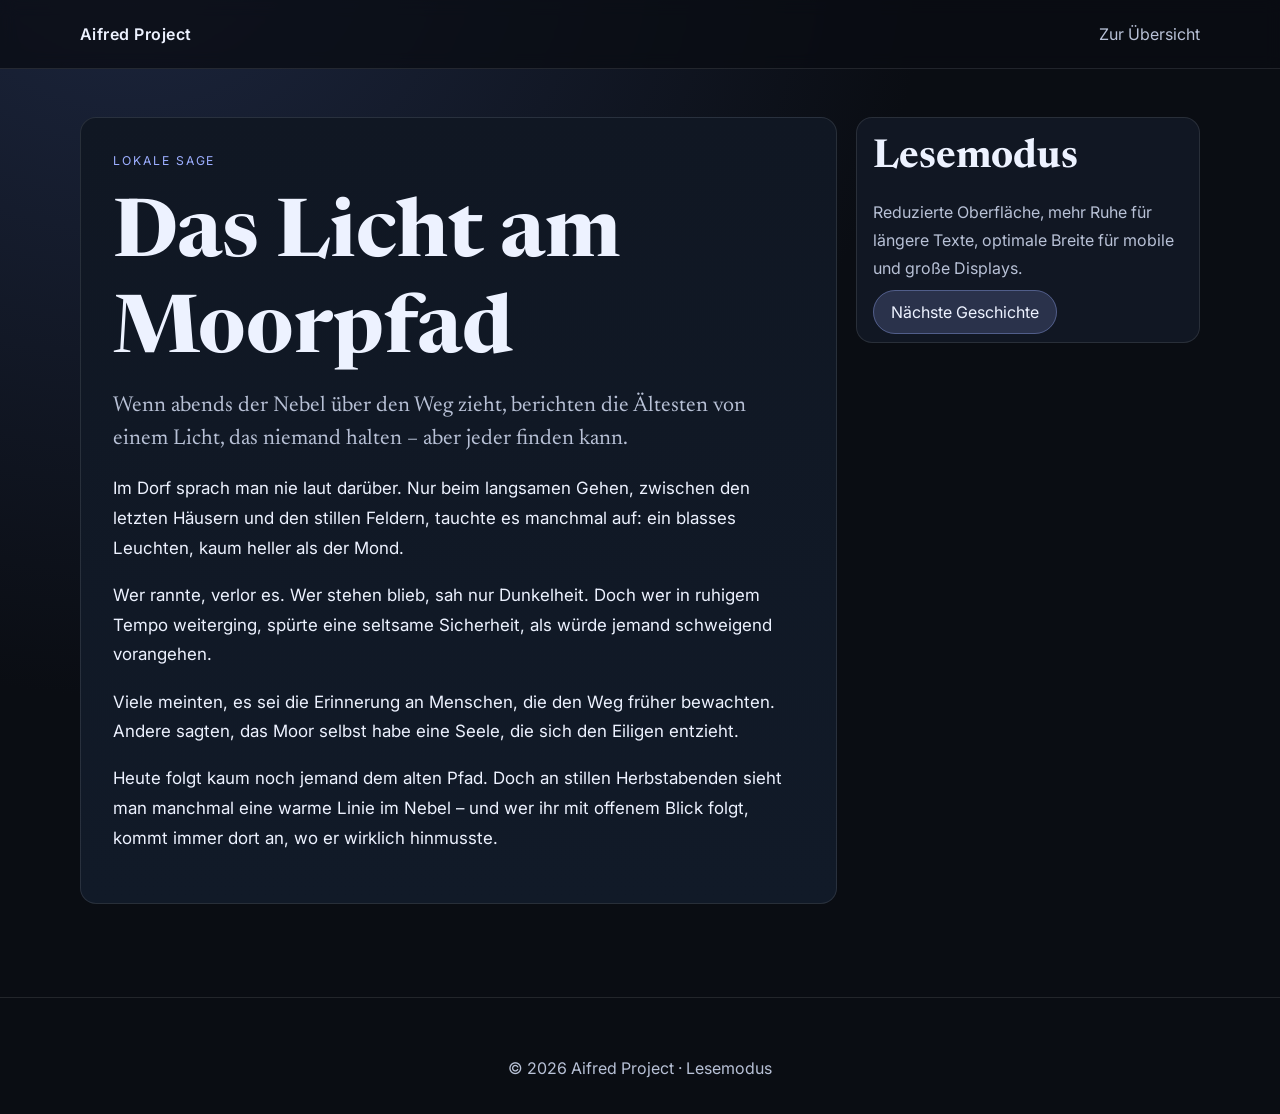
==== article.html @ 3ec8e7d8 "Expand site into multi-page storytelling platform" ====
<!DOCTYPE html>
<html lang="de">
  <head>
    <meta charset="UTF-8" />
    <meta name="viewport" content="width=device-width, initial-scale=1.0, viewport-fit=cover" />
    <meta name="description" content="Artikelansicht im Lesemodus – Aifred Project" />
    <title>Lesemodus | Aifred Project</title>
    <link rel="preconnect" href="https://fonts.googleapis.com" />
    <link rel="preconnect" href="https://fonts.gstatic.com" crossorigin />
    <link href="https://fonts.googleapis.com/css2?family=Inter:wght@400;500;600&family=Newsreader:opsz,wght@6..72,500;6..72,700&display=swap" rel="stylesheet" />
    <link rel="stylesheet" href="style.css" />
  </head>
  <body class="reading-mode">
    <header class="site-header">
      <nav class="nav shell" aria-label="Hauptnavigation">
        <a class="brand" href="index.html">Aifred Project</a>
        <ul class="menu-list static-menu">
          <li><a href="stories.html">Zur Übersicht</a></li>
        </ul>
      </nav>
    </header>

    <main class="shell article-layout">
      <article class="article-page fade-up">
        <p class="kicker">Lokale Sage</p>
        <h1>Das Licht am Moorpfad</h1>
        <p class="lead">Wenn abends der Nebel über den Weg zieht, berichten die Ältesten von einem Licht, das niemand halten – aber jeder finden kann.</p>

        <p>Im Dorf sprach man nie laut darüber. Nur beim langsamen Gehen, zwischen den letzten Häusern und den stillen Feldern, tauchte es manchmal auf: ein blasses Leuchten, kaum heller als der Mond.</p>
        <p>Wer rannte, verlor es. Wer stehen blieb, sah nur Dunkelheit. Doch wer in ruhigem Tempo weiterging, spürte eine seltsame Sicherheit, als würde jemand schweigend vorangehen.</p>
        <p>Viele meinten, es sei die Erinnerung an Menschen, die den Weg früher bewachten. Andere sagten, das Moor selbst habe eine Seele, die sich den Eiligen entzieht.</p>
        <p>Heute folgt kaum noch jemand dem alten Pfad. Doch an stillen Herbstabenden sieht man manchmal eine warme Linie im Nebel – und wer ihr mit offenem Blick folgt, kommt immer dort an, wo er wirklich hinmusste.</p>
      </article>

      <aside class="article-side slide-up">
        <h2>Lesemodus</h2>
        <p>Reduzierte Oberfläche, mehr Ruhe für längere Texte, optimale Breite für mobile und große Displays.</p>
        <a class="btn" href="stories.html">Nächste Geschichte</a>
      </aside>
    </main>

    <footer class="site-footer compact-footer">
      <p>© <span id="year"></span> Aifred Project · Lesemodus</p>
    </footer>
    <script src="script.js"></script>
  </body>
</html>
---- style.css ----
:root {
  color-scheme: dark;
  --bg: #0a0d13;
  --bg-soft: #111723;
  --card: #151d2a;
  --text: #edf2ff;
  --muted: #b8c1d6;
  --line: rgba(255,255,255,0.1);
  --accent: #9caeff;
  --radius: 1rem;
}

* { box-sizing: border-box; }
html { scroll-behavior: smooth; }
body {
  margin: 0;
  font-family: "Inter", -apple-system, BlinkMacSystemFont, "Segoe UI", sans-serif;
  color: var(--text);
  background: radial-gradient(circle at 10% -10%, #1d2740 0%, var(--bg) 48%);
  line-height: 1.75;
}

.shell { width: min(1120px, 92vw); margin-inline: auto; }
.section { padding: 4rem 0; }

.site-header {
  position: sticky;
  top: 0;
  z-index: 20;
  border-bottom: 1px solid var(--line);
  background: rgba(10,13,19,0.76);
  backdrop-filter: blur(8px);
}

.nav { display: flex; align-items: center; justify-content: space-between; min-height: 4.25rem; gap: 1rem; }
.brand { text-decoration: none; color: var(--text); font-weight: 600; letter-spacing: .03em; }

.menu-list { display: flex; gap: 1.1rem; list-style: none; margin: 0; padding: 0; }
.menu-list a { color: var(--muted); text-decoration: none; transition: color .2s; }
.menu-list a:hover { color: var(--text); }
.menu-toggle { display: none; }

.hero { min-height: 72vh; display: grid; align-content: center; gap: .8rem; }
.kicker { color: var(--accent); text-transform: uppercase; letter-spacing: .16em; font-size: .76rem; }
h1, h2, h3, h4 { font-family: "Newsreader", Georgia, serif; line-height: 1.2; margin: 0 0 .6rem; }
h1 { font-size: clamp(2.6rem, 7vw, 5rem); }
h2 { font-size: clamp(1.6rem, 4vw, 2.5rem); }
.hero-text, .section-title p, .story-card p, .lead, .article-side p { color: var(--muted); max-width: 70ch; }
.hero-actions { display: flex; gap: .75rem; flex-wrap: wrap; margin-top: .6rem; }
.btn {
  background: rgba(156,174,255,.18);
  border: 1px solid rgba(156,174,255,.35);
  color: var(--text);
  text-decoration: none;
  padding: .7rem 1.05rem;
  border-radius: 999px;
}
.btn-subtle { background: transparent; border-color: var(--line); }

.section-title { margin-bottom: 1.4rem; }
.featured-grid, .card-grid { display: grid; gap: 1rem; }
.featured-grid { grid-template-columns: repeat(3, minmax(0, 1fr)); }
.card-grid { grid-template-columns: repeat(2, minmax(0, 1fr)); }
.category { margin-bottom: 2.8rem; }

.story-card {
  background: linear-gradient(180deg, #182132 0%, var(--card) 100%);
  border: 1px solid var(--line);
  border-radius: var(--radius);
  padding: 1.2rem;
}
.premium-card { box-shadow: 0 20px 45px rgba(0,0,0,.35); }
.story-card h3 { margin-top: .35rem; font-size: 1.5rem; }
.story-card a { color: var(--text); text-decoration: none; font-weight: 500; }
.chip { color: var(--accent); font-size: .8rem; }

.site-footer { border-top: 1px solid var(--line); margin-top: 2rem; padding: 2.5rem 0 1rem; }
.footer-grid { display: grid; grid-template-columns: 2fr 1fr 1fr; gap: 1rem; }
.footer-grid a { display: block; color: var(--muted); text-decoration: none; margin-bottom: .45rem; }
.copyright, .compact-footer { text-align: center; color: var(--muted); margin-top: 1.8rem; }

.article-layout { padding: 3rem 0 4rem; display: grid; grid-template-columns: minmax(0, 2.2fr) minmax(250px, 1fr); gap: 1.2rem; }
.article-page {
  background: linear-gradient(180deg, #101723, #111a28);
  border: 1px solid var(--line);
  border-radius: var(--radius);
  padding: clamp(1rem, 3vw, 2rem);
}
.article-page .lead { font-family: "Newsreader", Georgia, serif; font-size: 1.35rem; line-height: 1.5; margin-bottom: 1.2rem; }
.article-page p { max-width: 68ch; margin: 0 0 1.1rem; }
.article-side { border: 1px solid var(--line); border-radius: var(--radius); padding: 1rem; background: var(--bg-soft); align-self: start; position: sticky; top: 5.2rem; }
.reading-mode .article-page { font-size: 1.06rem; }

.fade-up, .slide-up { opacity: 0; transform: translateY(20px); animation: rise .7s ease forwards; }
.delay-1 { animation-delay: .12s; }
.delay-2 { animation-delay: .24s; }
.delay-3 { animation-delay: .36s; }
@keyframes rise { to { opacity: 1; transform: translateY(0); } }

@media (max-width: 900px) {
  .featured-grid { grid-template-columns: 1fr; }
  .card-grid { grid-template-columns: 1fr; }
  .footer-grid { grid-template-columns: 1fr 1fr; }
  .article-layout { grid-template-columns: 1fr; }
  .article-side { position: static; }
}

@media (max-width: 760px) {
  .menu-toggle {
    display: inline-flex;
    border: 1px solid var(--line);
    background: transparent;
    color: var(--text);
    border-radius: 999px;
    padding: .45rem .85rem;
  }
  .menu-list {
    position: absolute;
    right: 4vw;
    top: 4rem;
    width: min(16rem, 90vw);
    flex-direction: column;
    padding: .8rem;
    background: rgba(17,23,35,.97);
    border: 1px solid var(--line);
    border-radius: .8rem;
    opacity: 0;
    transform: scale(.98);
    pointer-events: none;
    transition: .2s ease;
  }
  .menu-list.open { opacity: 1; transform: scale(1); pointer-events: auto; }
  .static-menu { position: static; opacity: 1; transform: none; pointer-events: auto; width: auto; border: 0; padding: 0; background: transparent; flex-direction: row; }
  .section { padding: 3rem 0; }
  .hero { min-height: 66vh; }
  .footer-grid { grid-template-columns: 1fr; }
}
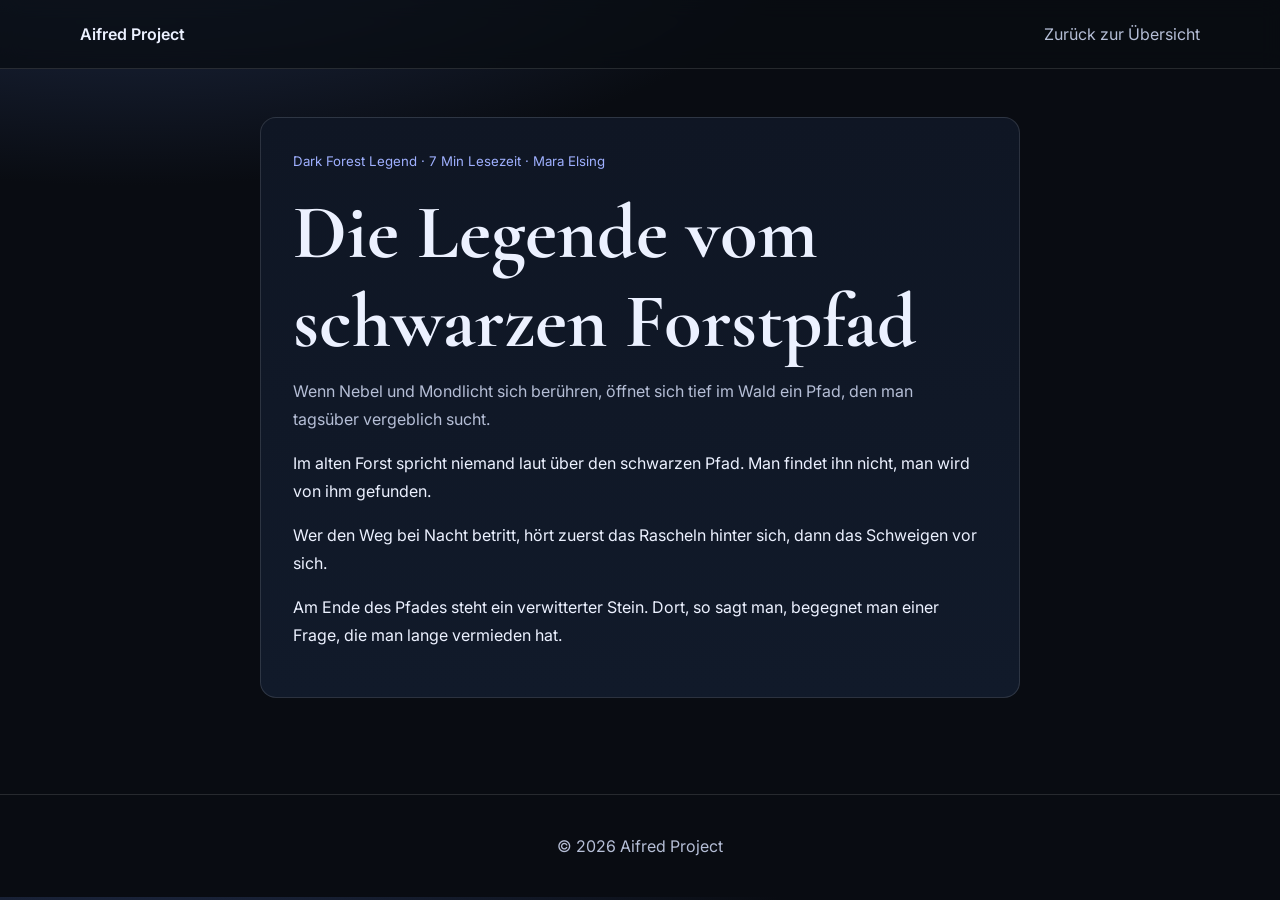
==== commit 644b4bbc: "Enhance storytelling site with cinematic visuals and richer content" ====
--- a/article.html
+++ b/article.html
@@ -3,45 +3,34 @@
   <head>
     <meta charset="UTF-8" />
     <meta name="viewport" content="width=device-width, initial-scale=1.0, viewport-fit=cover" />
-    <meta name="description" content="Artikelansicht im Lesemodus – Aifred Project" />
-    <title>Lesemodus | Aifred Project</title>
+    <title>Artikel | Aifred Project</title>
     <link rel="preconnect" href="https://fonts.googleapis.com" />
     <link rel="preconnect" href="https://fonts.gstatic.com" crossorigin />
-    <link href="https://fonts.googleapis.com/css2?family=Inter:wght@400;500;600&family=Newsreader:opsz,wght@6..72,500;6..72,700&display=swap" rel="stylesheet" />
+    <link href="https://fonts.googleapis.com/css2?family=Inter:wght@400;500;600;700&family=Cormorant+Garamond:wght@500;600;700&display=swap" rel="stylesheet" />
     <link rel="stylesheet" href="style.css" />
   </head>
-  <body class="reading-mode">
+  <body class="page-enter reading-mode">
     <header class="site-header">
       <nav class="nav shell" aria-label="Hauptnavigation">
         <a class="brand" href="index.html">Aifred Project</a>
-        <ul class="menu-list static-menu">
-          <li><a href="stories.html">Zur Übersicht</a></li>
-        </ul>
+        <ul class="menu-list static-menu"><li><a href="stories.html">Zurück zur Übersicht</a></li></ul>
       </nav>
     </header>
 
     <main class="shell article-layout">
-      <article class="article-page fade-up">
-        <p class="kicker">Lokale Sage</p>
-        <h1>Das Licht am Moorpfad</h1>
-        <p class="lead">Wenn abends der Nebel über den Weg zieht, berichten die Ältesten von einem Licht, das niemand halten – aber jeder finden kann.</p>
-
-        <p>Im Dorf sprach man nie laut darüber. Nur beim langsamen Gehen, zwischen den letzten Häusern und den stillen Feldern, tauchte es manchmal auf: ein blasses Leuchten, kaum heller als der Mond.</p>
-        <p>Wer rannte, verlor es. Wer stehen blieb, sah nur Dunkelheit. Doch wer in ruhigem Tempo weiterging, spürte eine seltsame Sicherheit, als würde jemand schweigend vorangehen.</p>
-        <p>Viele meinten, es sei die Erinnerung an Menschen, die den Weg früher bewachten. Andere sagten, das Moor selbst habe eine Seele, die sich den Eiligen entzieht.</p>
-        <p>Heute folgt kaum noch jemand dem alten Pfad. Doch an stillen Herbstabenden sieht man manchmal eine warme Linie im Nebel – und wer ihr mit offenem Blick folgt, kommt immer dort an, wo er wirklich hinmusste.</p>
+      <article class="article-page">
+        <p class="chip" id="meta">Dark Forest Legend · 7 Min Lesezeit · Mara Elsing</p>
+        <h1 id="title">Die Legende vom schwarzen Forstpfad</h1>
+        <p class="lead" id="lead">Wenn Nebel und Mondlicht sich berühren, öffnet sich tief im Wald ein Pfad, den man tagsüber vergeblich sucht.</p>
+        <div id="content">
+          <p>Im alten Forst spricht niemand laut über den schwarzen Pfad. Man findet ihn nicht, man wird von ihm gefunden.</p>
+          <p>Wer den Weg bei Nacht betritt, hört zuerst das Rascheln hinter sich, dann das Schweigen vor sich.</p>
+          <p>Am Ende des Pfades steht ein verwitterter Stein. Dort, so sagt man, begegnet man einer Frage, die man lange vermieden hat.</p>
+        </div>
       </article>
-
-      <aside class="article-side slide-up">
-        <h2>Lesemodus</h2>
-        <p>Reduzierte Oberfläche, mehr Ruhe für längere Texte, optimale Breite für mobile und große Displays.</p>
-        <a class="btn" href="stories.html">Nächste Geschichte</a>
-      </aside>
     </main>
 
-    <footer class="site-footer compact-footer">
-      <p>© <span id="year"></span> Aifred Project · Lesemodus</p>
-    </footer>
+    <footer class="site-footer compact-footer"><p>© <span id="year"></span> Aifred Project</p></footer>
     <script src="script.js"></script>
   </body>
 </html>
--- a/style.css
+++ b/style.css
@@ -1,137 +1,63 @@
 :root {
   color-scheme: dark;
-  --bg: #0a0d13;
-  --bg-soft: #111723;
-  --card: #151d2a;
-  --text: #edf2ff;
-  --muted: #b8c1d6;
-  --line: rgba(255,255,255,0.1);
-  --accent: #9caeff;
-  --radius: 1rem;
+  --bg:#090c12;
+  --surface:#121928;
+  --surface-2:#172033;
+  --text:#ecf1ff;
+  --muted:#b5bed6;
+  --line:rgba(255,255,255,.12);
+  --accent:#9fb0ff;
 }
+*{box-sizing:border-box}
+html{scroll-behavior:smooth}
+body{margin:0;font-family:"Inter",sans-serif;background:radial-gradient(90rem 40rem at 10% -15%,#253354 0%,var(--bg) 50%);color:var(--text);line-height:1.75;transition:opacity .45s ease}
+body.page-enter{opacity:0;animation:fadeIn .6s ease forwards}
+@keyframes fadeIn{to{opacity:1}}
+.shell{width:min(1120px,92vw);margin-inline:auto}
+.site-header{position:sticky;top:0;background:rgba(9,12,18,.75);backdrop-filter:blur(10px);border-bottom:1px solid var(--line);z-index:30}
+.nav{display:flex;align-items:center;justify-content:space-between;min-height:4.25rem;gap:1rem;position:relative}
+.brand{color:var(--text);text-decoration:none;font-weight:600}
+.menu-list{display:flex;list-style:none;gap:1rem;margin:0;padding:0}
+.menu-list a{color:var(--muted);text-decoration:none}.menu-list a:hover{color:var(--text)}
+.menu-toggle{display:none}
 
-* { box-sizing: border-box; }
-html { scroll-behavior: smooth; }
-body {
-  margin: 0;
-  font-family: "Inter", -apple-system, BlinkMacSystemFont, "Segoe UI", sans-serif;
-  color: var(--text);
-  background: radial-gradient(circle at 10% -10%, #1d2740 0%, var(--bg) 48%);
-  line-height: 1.75;
+h1,h2,h3{font-family:"Cormorant Garamond",serif;line-height:1.15;margin:.2rem 0 .7rem}
+h1{font-size:clamp(2.2rem,6vw,4.8rem)} h2{font-size:clamp(1.6rem,4vw,2.4rem)}
+.lead{color:var(--muted);max-width:68ch}
+.section{padding:3.5rem 0}
+
+.hero-cinematic{padding:2rem 0 1rem;display:grid;gap:1.2rem}
+.hero-image{min-height:58vh;border-radius:1.2rem;background:linear-gradient(150deg,rgba(9,12,18,.2),rgba(9,12,18,.85)),url('https://images.unsplash.com/photo-1448375240586-882707db888b?auto=format&fit=crop&w=1800&q=80') center/cover;border:1px solid var(--line)}
+.hero-content p{color:var(--muted);max-width:65ch}
+.kicker{color:var(--accent);text-transform:uppercase;letter-spacing:.16em;font-size:.78rem}
+.btn{display:inline-block;color:var(--text);text-decoration:none;border:1px solid rgba(159,176,255,.4);background:rgba(159,176,255,.16);padding:.7rem 1rem;border-radius:999px;transition:transform .25s ease, background .25s ease}
+.btn:hover{transform:translateY(-2px);background:rgba(159,176,255,.28)}
+
+.divider{height:1px;background:linear-gradient(90deg,transparent,rgba(255,255,255,.25),transparent);margin:1.4rem auto}
+
+.card-grid{display:grid;grid-template-columns:repeat(3,minmax(0,1fr));gap:1rem}
+.story-card,.featured-card{background:linear-gradient(180deg,var(--surface-2),var(--surface));border:1px solid var(--line);border-radius:1rem;overflow:hidden;transition:transform .28s ease, box-shadow .28s ease}
+.story-card:hover,.featured-card:hover{transform:translateY(-4px);box-shadow:0 16px 40px rgba(0,0,0,.35)}
+.thumb{display:block;width:100%;height:170px;object-fit:cover}
+.story-card{padding:0 0 1rem}.story-card h3,.story-card p,.story-card a,.story-card .chip{padding:0 1rem}
+.featured-card{display:grid;grid-template-columns:1.2fr 1fr}.featured-card img{width:100%;height:100%;min-height:240px;object-fit:cover}.featured-card div{padding:1.2rem}
+.chip{color:var(--accent);font-size:.83rem}
+.page-link,.featured-card a{color:var(--text);text-decoration:none;font-weight:600}
+
+.author-section{padding:2rem 0 0;color:var(--muted)}
+.site-footer{border-top:1px solid var(--line);margin-top:2rem;padding:1.3rem 0;color:var(--muted)}
+.compact-footer{text-align:center}
+
+.article-layout{padding:3rem 0 4rem}
+.article-page{max-width:760px;margin:0 auto;padding:clamp(1.1rem,3vw,2rem);background:linear-gradient(180deg,#0f1624,#111a2a);border:1px solid var(--line);border-radius:1rem}
+.article-page p{margin:0 0 1rem}
+
+@media (max-width:900px){.card-grid{grid-template-columns:1fr 1fr}.featured-card{grid-template-columns:1fr}}
+@media (max-width:760px){
+  .menu-toggle{display:inline-flex;border:1px solid var(--line);background:transparent;color:var(--text);border-radius:999px;padding:.42rem .82rem}
+  .menu-list{position:absolute;right:0;top:4rem;flex-direction:column;width:min(18rem,92vw);background:rgba(16,22,35,.98);padding:.8rem;border:1px solid var(--line);border-radius:.8rem;opacity:0;pointer-events:none;transform:translateY(-4px);transition:.2s}
+  .menu-list.open{opacity:1;pointer-events:auto;transform:translateY(0)}
+  .static-menu{position:static;opacity:1;pointer-events:auto;transform:none;width:auto;border:0;padding:0;background:transparent}
+  .card-grid{grid-template-columns:1fr}
+  .hero-image{min-height:46vh}
 }
-
-.shell { width: min(1120px, 92vw); margin-inline: auto; }
-.section { padding: 4rem 0; }
-
-.site-header {
-  position: sticky;
-  top: 0;
-  z-index: 20;
-  border-bottom: 1px solid var(--line);
-  background: rgba(10,13,19,0.76);
-  backdrop-filter: blur(8px);
-}
-
-.nav { display: flex; align-items: center; justify-content: space-between; min-height: 4.25rem; gap: 1rem; }
-.brand { text-decoration: none; color: var(--text); font-weight: 600; letter-spacing: .03em; }
-
-.menu-list { display: flex; gap: 1.1rem; list-style: none; margin: 0; padding: 0; }
-.menu-list a { color: var(--muted); text-decoration: none; transition: color .2s; }
-.menu-list a:hover { color: var(--text); }
-.menu-toggle { display: none; }
-
-.hero { min-height: 72vh; display: grid; align-content: center; gap: .8rem; }
-.kicker { color: var(--accent); text-transform: uppercase; letter-spacing: .16em; font-size: .76rem; }
-h1, h2, h3, h4 { font-family: "Newsreader", Georgia, serif; line-height: 1.2; margin: 0 0 .6rem; }
-h1 { font-size: clamp(2.6rem, 7vw, 5rem); }
-h2 { font-size: clamp(1.6rem, 4vw, 2.5rem); }
-.hero-text, .section-title p, .story-card p, .lead, .article-side p { color: var(--muted); max-width: 70ch; }
-.hero-actions { display: flex; gap: .75rem; flex-wrap: wrap; margin-top: .6rem; }
-.btn {
-  background: rgba(156,174,255,.18);
-  border: 1px solid rgba(156,174,255,.35);
-  color: var(--text);
-  text-decoration: none;
-  padding: .7rem 1.05rem;
-  border-radius: 999px;
-}
-.btn-subtle { background: transparent; border-color: var(--line); }
-
-.section-title { margin-bottom: 1.4rem; }
-.featured-grid, .card-grid { display: grid; gap: 1rem; }
-.featured-grid { grid-template-columns: repeat(3, minmax(0, 1fr)); }
-.card-grid { grid-template-columns: repeat(2, minmax(0, 1fr)); }
-.category { margin-bottom: 2.8rem; }
-
-.story-card {
-  background: linear-gradient(180deg, #182132 0%, var(--card) 100%);
-  border: 1px solid var(--line);
-  border-radius: var(--radius);
-  padding: 1.2rem;
-}
-.premium-card { box-shadow: 0 20px 45px rgba(0,0,0,.35); }
-.story-card h3 { margin-top: .35rem; font-size: 1.5rem; }
-.story-card a { color: var(--text); text-decoration: none; font-weight: 500; }
-.chip { color: var(--accent); font-size: .8rem; }
-
-.site-footer { border-top: 1px solid var(--line); margin-top: 2rem; padding: 2.5rem 0 1rem; }
-.footer-grid { display: grid; grid-template-columns: 2fr 1fr 1fr; gap: 1rem; }
-.footer-grid a { display: block; color: var(--muted); text-decoration: none; margin-bottom: .45rem; }
-.copyright, .compact-footer { text-align: center; color: var(--muted); margin-top: 1.8rem; }
-
-.article-layout { padding: 3rem 0 4rem; display: grid; grid-template-columns: minmax(0, 2.2fr) minmax(250px, 1fr); gap: 1.2rem; }
-.article-page {
-  background: linear-gradient(180deg, #101723, #111a28);
-  border: 1px solid var(--line);
-  border-radius: var(--radius);
-  padding: clamp(1rem, 3vw, 2rem);
-}
-.article-page .lead { font-family: "Newsreader", Georgia, serif; font-size: 1.35rem; line-height: 1.5; margin-bottom: 1.2rem; }
-.article-page p { max-width: 68ch; margin: 0 0 1.1rem; }
-.article-side { border: 1px solid var(--line); border-radius: var(--radius); padding: 1rem; background: var(--bg-soft); align-self: start; position: sticky; top: 5.2rem; }
-.reading-mode .article-page { font-size: 1.06rem; }
-
-.fade-up, .slide-up { opacity: 0; transform: translateY(20px); animation: rise .7s ease forwards; }
-.delay-1 { animation-delay: .12s; }
-.delay-2 { animation-delay: .24s; }
-.delay-3 { animation-delay: .36s; }
-@keyframes rise { to { opacity: 1; transform: translateY(0); } }
-
-@media (max-width: 900px) {
-  .featured-grid { grid-template-columns: 1fr; }
-  .card-grid { grid-template-columns: 1fr; }
-  .footer-grid { grid-template-columns: 1fr 1fr; }
-  .article-layout { grid-template-columns: 1fr; }
-  .article-side { position: static; }
-}
-
-@media (max-width: 760px) {
-  .menu-toggle {
-    display: inline-flex;
-    border: 1px solid var(--line);
-    background: transparent;
-    color: var(--text);
-    border-radius: 999px;
-    padding: .45rem .85rem;
-  }
-  .menu-list {
-    position: absolute;
-    right: 4vw;
-    top: 4rem;
-    width: min(16rem, 90vw);
-    flex-direction: column;
-    padding: .8rem;
-    background: rgba(17,23,35,.97);
-    border: 1px solid var(--line);
-    border-radius: .8rem;
-    opacity: 0;
-    transform: scale(.98);
-    pointer-events: none;
-    transition: .2s ease;
-  }
-  .menu-list.open { opacity: 1; transform: scale(1); pointer-events: auto; }
-  .static-menu { position: static; opacity: 1; transform: none; pointer-events: auto; width: auto; border: 0; padding: 0; background: transparent; flex-direction: row; }
-  .section { padding: 3rem 0; }
-  .hero { min-height: 66vh; }
-  .footer-grid { grid-template-columns: 1fr; }
-}
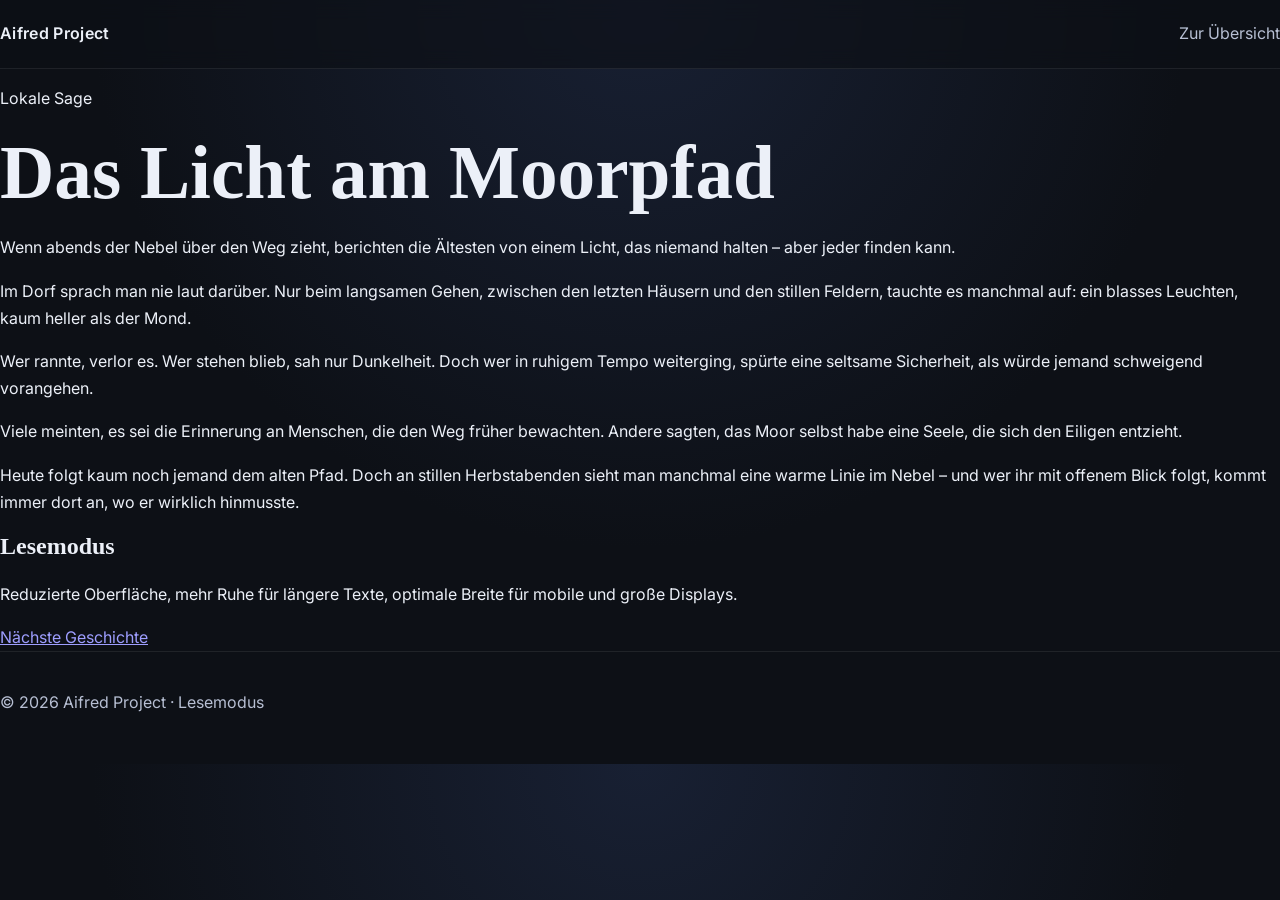
==== commit 93a2ae1f: "Merge branch 'main' into codex/create-minimalist-modern-story-website" ====
--- a/article.html
+++ b/article.html
@@ -3,34 +3,45 @@
   <head>
     <meta charset="UTF-8" />
     <meta name="viewport" content="width=device-width, initial-scale=1.0, viewport-fit=cover" />
-    <title>Artikel | Aifred Project</title>
+    <meta name="description" content="Artikelansicht im Lesemodus – Aifred Project" />
+    <title>Lesemodus | Aifred Project</title>
     <link rel="preconnect" href="https://fonts.googleapis.com" />
     <link rel="preconnect" href="https://fonts.gstatic.com" crossorigin />
-    <link href="https://fonts.googleapis.com/css2?family=Inter:wght@400;500;600;700&family=Cormorant+Garamond:wght@500;600;700&display=swap" rel="stylesheet" />
+    <link href="https://fonts.googleapis.com/css2?family=Inter:wght@400;500;600&family=Newsreader:opsz,wght@6..72,500;6..72,700&display=swap" rel="stylesheet" />
     <link rel="stylesheet" href="style.css" />
   </head>
-  <body class="page-enter reading-mode">
+  <body class="reading-mode">
     <header class="site-header">
       <nav class="nav shell" aria-label="Hauptnavigation">
         <a class="brand" href="index.html">Aifred Project</a>
-        <ul class="menu-list static-menu"><li><a href="stories.html">Zurück zur Übersicht</a></li></ul>
+        <ul class="menu-list static-menu">
+          <li><a href="stories.html">Zur Übersicht</a></li>
+        </ul>
       </nav>
     </header>
 
     <main class="shell article-layout">
-      <article class="article-page">
-        <p class="chip" id="meta">Dark Forest Legend · 7 Min Lesezeit · Mara Elsing</p>
-        <h1 id="title">Die Legende vom schwarzen Forstpfad</h1>
-        <p class="lead" id="lead">Wenn Nebel und Mondlicht sich berühren, öffnet sich tief im Wald ein Pfad, den man tagsüber vergeblich sucht.</p>
-        <div id="content">
-          <p>Im alten Forst spricht niemand laut über den schwarzen Pfad. Man findet ihn nicht, man wird von ihm gefunden.</p>
-          <p>Wer den Weg bei Nacht betritt, hört zuerst das Rascheln hinter sich, dann das Schweigen vor sich.</p>
-          <p>Am Ende des Pfades steht ein verwitterter Stein. Dort, so sagt man, begegnet man einer Frage, die man lange vermieden hat.</p>
-        </div>
+      <article class="article-page fade-up">
+        <p class="kicker">Lokale Sage</p>
+        <h1>Das Licht am Moorpfad</h1>
+        <p class="lead">Wenn abends der Nebel über den Weg zieht, berichten die Ältesten von einem Licht, das niemand halten – aber jeder finden kann.</p>
+
+        <p>Im Dorf sprach man nie laut darüber. Nur beim langsamen Gehen, zwischen den letzten Häusern und den stillen Feldern, tauchte es manchmal auf: ein blasses Leuchten, kaum heller als der Mond.</p>
+        <p>Wer rannte, verlor es. Wer stehen blieb, sah nur Dunkelheit. Doch wer in ruhigem Tempo weiterging, spürte eine seltsame Sicherheit, als würde jemand schweigend vorangehen.</p>
+        <p>Viele meinten, es sei die Erinnerung an Menschen, die den Weg früher bewachten. Andere sagten, das Moor selbst habe eine Seele, die sich den Eiligen entzieht.</p>
+        <p>Heute folgt kaum noch jemand dem alten Pfad. Doch an stillen Herbstabenden sieht man manchmal eine warme Linie im Nebel – und wer ihr mit offenem Blick folgt, kommt immer dort an, wo er wirklich hinmusste.</p>
       </article>
+
+      <aside class="article-side slide-up">
+        <h2>Lesemodus</h2>
+        <p>Reduzierte Oberfläche, mehr Ruhe für längere Texte, optimale Breite für mobile und große Displays.</p>
+        <a class="btn" href="stories.html">Nächste Geschichte</a>
+      </aside>
     </main>
 
-    <footer class="site-footer compact-footer"><p>© <span id="year"></span> Aifred Project</p></footer>
+    <footer class="site-footer compact-footer">
+      <p>© <span id="year"></span> Aifred Project · Lesemodus</p>
+    </footer>
     <script src="script.js"></script>
   </body>
 </html>
--- a/style.css
+++ b/style.css
@@ -1,63 +1,245 @@
 :root {
   color-scheme: dark;
-  --bg:#090c12;
-  --surface:#121928;
-  --surface-2:#172033;
-  --text:#ecf1ff;
-  --muted:#b5bed6;
-  --line:rgba(255,255,255,.12);
-  --accent:#9fb0ff;
-}
-*{box-sizing:border-box}
-html{scroll-behavior:smooth}
-body{margin:0;font-family:"Inter",sans-serif;background:radial-gradient(90rem 40rem at 10% -15%,#253354 0%,var(--bg) 50%);color:var(--text);line-height:1.75;transition:opacity .45s ease}
-body.page-enter{opacity:0;animation:fadeIn .6s ease forwards}
-@keyframes fadeIn{to{opacity:1}}
-.shell{width:min(1120px,92vw);margin-inline:auto}
-.site-header{position:sticky;top:0;background:rgba(9,12,18,.75);backdrop-filter:blur(10px);border-bottom:1px solid var(--line);z-index:30}
-.nav{display:flex;align-items:center;justify-content:space-between;min-height:4.25rem;gap:1rem;position:relative}
-.brand{color:var(--text);text-decoration:none;font-weight:600}
-.menu-list{display:flex;list-style:none;gap:1rem;margin:0;padding:0}
-.menu-list a{color:var(--muted);text-decoration:none}.menu-list a:hover{color:var(--text)}
-.menu-toggle{display:none}
-
-h1,h2,h3{font-family:"Cormorant Garamond",serif;line-height:1.15;margin:.2rem 0 .7rem}
-h1{font-size:clamp(2.2rem,6vw,4.8rem)} h2{font-size:clamp(1.6rem,4vw,2.4rem)}
-.lead{color:var(--muted);max-width:68ch}
-.section{padding:3.5rem 0}
-
-.hero-cinematic{padding:2rem 0 1rem;display:grid;gap:1.2rem}
-.hero-image{min-height:58vh;border-radius:1.2rem;background:linear-gradient(150deg,rgba(9,12,18,.2),rgba(9,12,18,.85)),url('https://images.unsplash.com/photo-1448375240586-882707db888b?auto=format&fit=crop&w=1800&q=80') center/cover;border:1px solid var(--line)}
-.hero-content p{color:var(--muted);max-width:65ch}
-.kicker{color:var(--accent);text-transform:uppercase;letter-spacing:.16em;font-size:.78rem}
-.btn{display:inline-block;color:var(--text);text-decoration:none;border:1px solid rgba(159,176,255,.4);background:rgba(159,176,255,.16);padding:.7rem 1rem;border-radius:999px;transition:transform .25s ease, background .25s ease}
-.btn:hover{transform:translateY(-2px);background:rgba(159,176,255,.28)}
-
-.divider{height:1px;background:linear-gradient(90deg,transparent,rgba(255,255,255,.25),transparent);margin:1.4rem auto}
-
-.card-grid{display:grid;grid-template-columns:repeat(3,minmax(0,1fr));gap:1rem}
-.story-card,.featured-card{background:linear-gradient(180deg,var(--surface-2),var(--surface));border:1px solid var(--line);border-radius:1rem;overflow:hidden;transition:transform .28s ease, box-shadow .28s ease}
-.story-card:hover,.featured-card:hover{transform:translateY(-4px);box-shadow:0 16px 40px rgba(0,0,0,.35)}
-.thumb{display:block;width:100%;height:170px;object-fit:cover}
-.story-card{padding:0 0 1rem}.story-card h3,.story-card p,.story-card a,.story-card .chip{padding:0 1rem}
-.featured-card{display:grid;grid-template-columns:1.2fr 1fr}.featured-card img{width:100%;height:100%;min-height:240px;object-fit:cover}.featured-card div{padding:1.2rem}
-.chip{color:var(--accent);font-size:.83rem}
-.page-link,.featured-card a{color:var(--text);text-decoration:none;font-weight:600}
-
-.author-section{padding:2rem 0 0;color:var(--muted)}
-.site-footer{border-top:1px solid var(--line);margin-top:2rem;padding:1.3rem 0;color:var(--muted)}
-.compact-footer{text-align:center}
-
-.article-layout{padding:3rem 0 4rem}
-.article-page{max-width:760px;margin:0 auto;padding:clamp(1.1rem,3vw,2rem);background:linear-gradient(180deg,#0f1624,#111a2a);border:1px solid var(--line);border-radius:1rem}
-.article-page p{margin:0 0 1rem}
-
-@media (max-width:900px){.card-grid{grid-template-columns:1fr 1fr}.featured-card{grid-template-columns:1fr}}
-@media (max-width:760px){
-  .menu-toggle{display:inline-flex;border:1px solid var(--line);background:transparent;color:var(--text);border-radius:999px;padding:.42rem .82rem}
-  .menu-list{position:absolute;right:0;top:4rem;flex-direction:column;width:min(18rem,92vw);background:rgba(16,22,35,.98);padding:.8rem;border:1px solid var(--line);border-radius:.8rem;opacity:0;pointer-events:none;transform:translateY(-4px);transition:.2s}
-  .menu-list.open{opacity:1;pointer-events:auto;transform:translateY(0)}
-  .static-menu{position:static;opacity:1;pointer-events:auto;transform:none;width:auto;border:0;padding:0;background:transparent}
-  .card-grid{grid-template-columns:1fr}
-  .hero-image{min-height:46vh}
-}
+  --bg: #0d1016;
+  --surface: #151b25;
+  --surface-soft: #1b2230;
+  --text: #ecf0f8;
+  --muted: #b7bfd3;
+  --accent: #8f9fff;
+  --accent-soft: rgba(143, 159, 255, 0.2);
+  --border: rgba(255, 255, 255, 0.08);
+  --shadow: 0 12px 36px rgba(0, 0, 0, 0.35);
+}
+
+* {
+  box-sizing: border-box;
+}
+
+html,
+body {
+  margin: 0;
+  padding: 0;
+}
+
+body {
+  font-family: "Inter", -apple-system, BlinkMacSystemFont, "Segoe UI", sans-serif;
+  background: radial-gradient(circle at top, #182033 0%, var(--bg) 55%);
+  color: var(--text);
+  line-height: 1.7;
+}
+
+.container {
+  width: min(1120px, 92vw);
+  margin-inline: auto;
+}
+
+.site-header {
+  position: sticky;
+  top: 0;
+  backdrop-filter: blur(10px);
+  background: rgba(13, 16, 22, 0.65);
+  border-bottom: 1px solid var(--border);
+  z-index: 30;
+}
+
+.nav {
+  display: flex;
+  align-items: center;
+  justify-content: space-between;
+  min-height: 4.25rem;
+}
+
+.brand {
+  color: var(--text);
+  text-decoration: none;
+  font-weight: 600;
+  letter-spacing: 0.02em;
+}
+
+.menu-list {
+  list-style: none;
+  display: flex;
+  gap: 1.2rem;
+  margin: 0;
+  padding: 0;
+}
+
+.menu-list a {
+  color: var(--muted);
+  text-decoration: none;
+  transition: color 0.2s ease;
+}
+
+.menu-list a:hover,
+.menu-list a:focus-visible {
+  color: var(--text);
+}
+
+.menu-toggle {
+  display: none;
+  border: 1px solid var(--border);
+  background: var(--surface);
+  color: var(--text);
+  border-radius: 999px;
+  padding: 0.45rem 0.9rem;
+}
+
+.hero {
+  position: relative;
+  min-height: 66vh;
+  display: grid;
+  place-items: center;
+  overflow: hidden;
+}
+
+.hero-overlay {
+  position: absolute;
+  inset: 0;
+  background: linear-gradient(120deg, rgba(143, 159, 255, 0.12), rgba(19, 23, 33, 0.8));
+  pointer-events: none;
+}
+
+.hero-content {
+  position: relative;
+  text-align: center;
+  padding: 4rem 0;
+}
+
+.eyebrow {
+  color: var(--muted);
+  text-transform: uppercase;
+  letter-spacing: 0.12em;
+  font-size: 0.78rem;
+  margin-bottom: 0.4rem;
+}
+
+h1,
+h2,
+h3 {
+  font-family: "Playfair Display", Georgia, serif;
+  line-height: 1.2;
+  margin-top: 0;
+}
+
+h1 {
+  font-size: clamp(2.4rem, 7vw, 4.7rem);
+  margin-bottom: 0.8rem;
+}
+
+.subtitle {
+  margin: 0 auto 1.6rem;
+  color: var(--muted);
+  max-width: 62ch;
+}
+
+.hero-link {
+  display: inline-block;
+  color: var(--text);
+  text-decoration: none;
+  background: var(--accent-soft);
+  border: 1px solid rgba(143, 159, 255, 0.35);
+  padding: 0.7rem 1.2rem;
+  border-radius: 999px;
+}
+
+.articles {
+  padding: 2rem 0 4rem;
+}
+
+.section-head h2 {
+  font-size: clamp(1.7rem, 4vw, 2.5rem);
+  margin-bottom: 0.4rem;
+}
+
+.section-head p {
+  color: var(--muted);
+  margin-top: 0;
+}
+
+.card-grid {
+  display: grid;
+  grid-template-columns: repeat(3, minmax(0, 1fr));
+  gap: 1.1rem;
+}
+
+.story-card {
+  background: linear-gradient(180deg, var(--surface), var(--surface-soft));
+  border: 1px solid var(--border);
+  border-radius: 1rem;
+  padding: 1.25rem;
+  box-shadow: var(--shadow);
+}
+
+.tag {
+  display: inline-block;
+  color: var(--accent);
+  font-size: 0.82rem;
+  margin-bottom: 0.6rem;
+}
+
+.story-card p {
+  color: var(--muted);
+}
+
+.story-card a {
+  color: var(--text);
+  text-decoration: none;
+  font-weight: 500;
+}
+
+.site-footer {
+  border-top: 1px solid var(--border);
+  padding: 1.3rem 0 2rem;
+  color: var(--muted);
+}
+
+.footer-content {
+  display: flex;
+  justify-content: space-between;
+  gap: 1rem;
+  flex-wrap: wrap;
+}
+
+@media (max-width: 920px) {
+  .card-grid {
+    grid-template-columns: repeat(2, minmax(0, 1fr));
+  }
+}
+
+@media (max-width: 760px) {
+  .menu-toggle {
+    display: inline-flex;
+    align-items: center;
+  }
+
+  .menu-list {
+    position: absolute;
+    right: 4vw;
+    top: 4.1rem;
+    width: min(15rem, 86vw);
+    flex-direction: column;
+    padding: 0.8rem;
+    border-radius: 0.85rem;
+    border: 1px solid var(--border);
+    background: rgba(21, 27, 37, 0.98);
+    transform-origin: top right;
+    transform: scale(0.98);
+    opacity: 0;
+    visibility: hidden;
+    transition: 0.18s ease;
+  }
+
+  .menu-list.open {
+    transform: scale(1);
+    opacity: 1;
+    visibility: visible;
+  }
+
+  .card-grid {
+    grid-template-columns: 1fr;
+  }
+
+  .hero {
+    min-height: 60vh;
+  }
+}
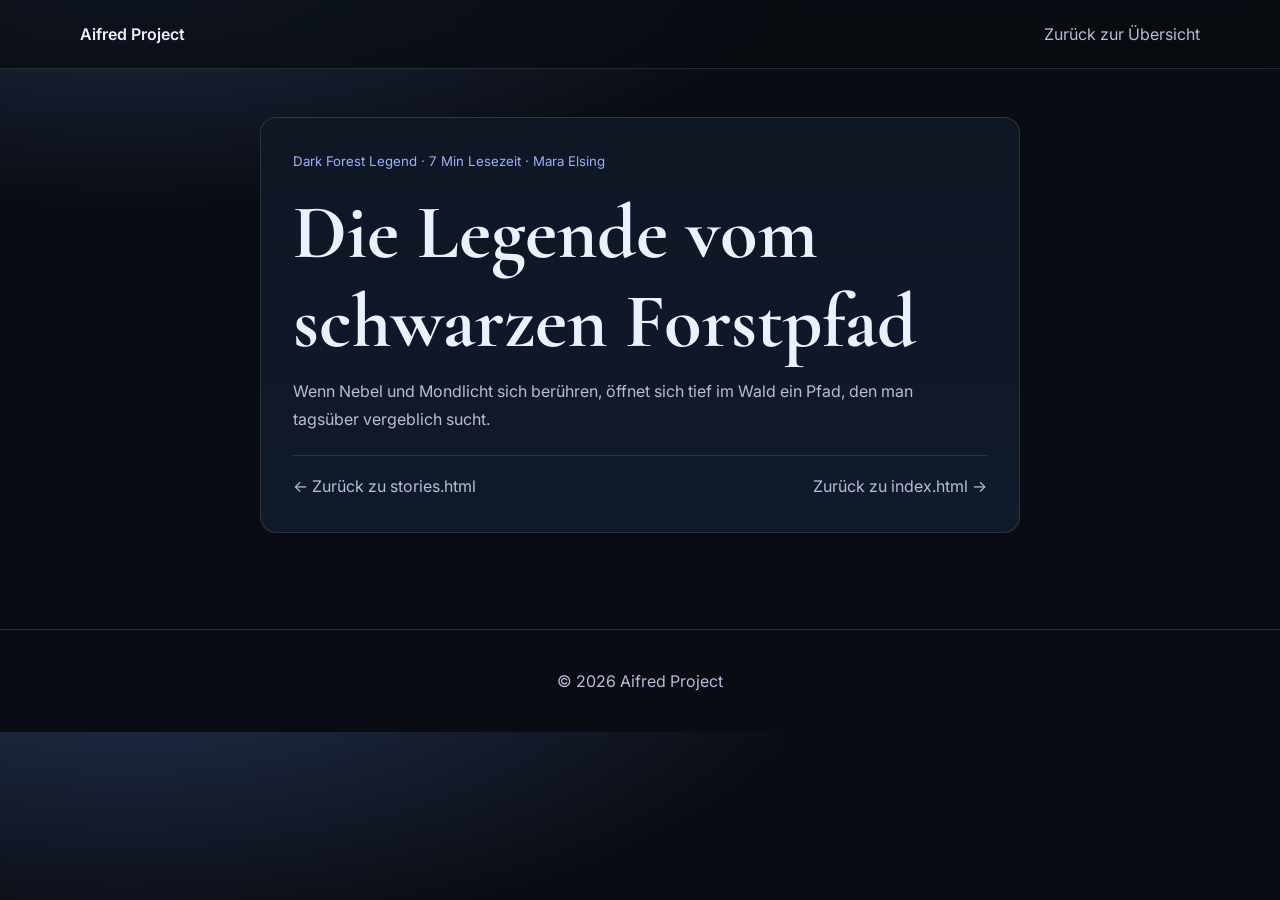
==== commit f24af8b3: "Fix Weiterlesen links and load articles by id query parameter" ====
--- a/article.html
+++ b/article.html
@@ -3,45 +3,34 @@
   <head>
     <meta charset="UTF-8" />
     <meta name="viewport" content="width=device-width, initial-scale=1.0, viewport-fit=cover" />
-    <meta name="description" content="Artikelansicht im Lesemodus – Aifred Project" />
-    <title>Lesemodus | Aifred Project</title>
+    <title>Artikel | Aifred Project</title>
     <link rel="preconnect" href="https://fonts.googleapis.com" />
     <link rel="preconnect" href="https://fonts.gstatic.com" crossorigin />
-    <link href="https://fonts.googleapis.com/css2?family=Inter:wght@400;500;600&family=Newsreader:opsz,wght@6..72,500;6..72,700&display=swap" rel="stylesheet" />
+    <link href="https://fonts.googleapis.com/css2?family=Inter:wght@400;500;600;700&family=Cormorant+Garamond:wght@500;600;700&display=swap" rel="stylesheet" />
     <link rel="stylesheet" href="style.css" />
   </head>
-  <body class="reading-mode">
+  <body class="page-enter reading-mode">
     <header class="site-header">
       <nav class="nav shell" aria-label="Hauptnavigation">
         <a class="brand" href="index.html">Aifred Project</a>
-        <ul class="menu-list static-menu">
-          <li><a href="stories.html">Zur Übersicht</a></li>
-        </ul>
+        <ul class="menu-list static-menu"><li><a href="stories.html">Zurück zur Übersicht</a></li></ul>
       </nav>
     </header>
 
     <main class="shell article-layout">
-      <article class="article-page fade-up">
-        <p class="kicker">Lokale Sage</p>
-        <h1>Das Licht am Moorpfad</h1>
-        <p class="lead">Wenn abends der Nebel über den Weg zieht, berichten die Ältesten von einem Licht, das niemand halten – aber jeder finden kann.</p>
-
-        <p>Im Dorf sprach man nie laut darüber. Nur beim langsamen Gehen, zwischen den letzten Häusern und den stillen Feldern, tauchte es manchmal auf: ein blasses Leuchten, kaum heller als der Mond.</p>
-        <p>Wer rannte, verlor es. Wer stehen blieb, sah nur Dunkelheit. Doch wer in ruhigem Tempo weiterging, spürte eine seltsame Sicherheit, als würde jemand schweigend vorangehen.</p>
-        <p>Viele meinten, es sei die Erinnerung an Menschen, die den Weg früher bewachten. Andere sagten, das Moor selbst habe eine Seele, die sich den Eiligen entzieht.</p>
-        <p>Heute folgt kaum noch jemand dem alten Pfad. Doch an stillen Herbstabenden sieht man manchmal eine warme Linie im Nebel – und wer ihr mit offenem Blick folgt, kommt immer dort an, wo er wirklich hinmusste.</p>
+      <article class="article-page">
+        <p class="chip" id="meta">Dark Forest Legend · 7 Min Lesezeit · Mara Elsing</p>
+        <h1 id="title">Die Legende vom schwarzen Forstpfad</h1>
+        <p class="lead" id="lead">Wenn Nebel und Mondlicht sich berühren, öffnet sich tief im Wald ein Pfad, den man tagsüber vergeblich sucht.</p>
+        <div id="content"></div>
+        <div class="back-links">
+          <a href="stories.html">← Zurück zu stories.html</a>
+          <a href="index.html">Zurück zu index.html →</a>
+        </div>
       </article>
-
-      <aside class="article-side slide-up">
-        <h2>Lesemodus</h2>
-        <p>Reduzierte Oberfläche, mehr Ruhe für längere Texte, optimale Breite für mobile und große Displays.</p>
-        <a class="btn" href="stories.html">Nächste Geschichte</a>
-      </aside>
     </main>
 
-    <footer class="site-footer compact-footer">
-      <p>© <span id="year"></span> Aifred Project · Lesemodus</p>
-    </footer>
+    <footer class="site-footer compact-footer"><p>© <span id="year"></span> Aifred Project</p></footer>
     <script src="script.js"></script>
   </body>
 </html>
--- a/style.css
+++ b/style.css
@@ -1,245 +1,67 @@
 :root {
   color-scheme: dark;
-  --bg: #0d1016;
-  --surface: #151b25;
-  --surface-soft: #1b2230;
-  --text: #ecf0f8;
-  --muted: #b7bfd3;
-  --accent: #8f9fff;
-  --accent-soft: rgba(143, 159, 255, 0.2);
-  --border: rgba(255, 255, 255, 0.08);
-  --shadow: 0 12px 36px rgba(0, 0, 0, 0.35);
+  --bg:#090c12;
+  --surface:#121928;
+  --surface-2:#172033;
+  --text:#ecf1ff;
+  --muted:#b5bed6;
+  --line:rgba(255,255,255,.12);
+  --accent:#9fb0ff;
+}
+*{box-sizing:border-box}
+html{scroll-behavior:smooth}
+body{margin:0;font-family:"Inter",sans-serif;background:radial-gradient(90rem 40rem at 10% -15%,#253354 0%,var(--bg) 50%);color:var(--text);line-height:1.75;transition:opacity .45s ease}
+body.page-enter{opacity:0;animation:fadeIn .6s ease forwards}
+@keyframes fadeIn{to{opacity:1}}
+.shell{width:min(1120px,92vw);margin-inline:auto}
+.site-header{position:sticky;top:0;background:rgba(9,12,18,.75);backdrop-filter:blur(10px);border-bottom:1px solid var(--line);z-index:30}
+.nav{display:flex;align-items:center;justify-content:space-between;min-height:4.25rem;gap:1rem;position:relative}
+.brand{color:var(--text);text-decoration:none;font-weight:600}
+.menu-list{display:flex;list-style:none;gap:1rem;margin:0;padding:0}
+.menu-list a{color:var(--muted);text-decoration:none}.menu-list a:hover{color:var(--text)}
+.menu-toggle{display:none}
+
+h1,h2,h3{font-family:"Cormorant Garamond",serif;line-height:1.15;margin:.2rem 0 .7rem}
+h1{font-size:clamp(2.2rem,6vw,4.8rem)} h2{font-size:clamp(1.6rem,4vw,2.4rem)}
+.lead{color:var(--muted);max-width:68ch}
+.section{padding:3.5rem 0}
+
+.hero-cinematic{padding:2rem 0 1rem;display:grid;gap:1.2rem}
+.hero-image{min-height:58vh;border-radius:1.2rem;background:linear-gradient(150deg,rgba(9,12,18,.2),rgba(9,12,18,.85)),url('https://images.unsplash.com/photo-1448375240586-882707db888b?auto=format&fit=crop&w=1800&q=80') center/cover;border:1px solid var(--line)}
+.hero-content p{color:var(--muted);max-width:65ch}
+.kicker{color:var(--accent);text-transform:uppercase;letter-spacing:.16em;font-size:.78rem}
+.btn{display:inline-block;color:var(--text);text-decoration:none;border:1px solid rgba(159,176,255,.4);background:rgba(159,176,255,.16);padding:.7rem 1rem;border-radius:999px;transition:transform .25s ease, background .25s ease}
+.btn:hover{transform:translateY(-2px);background:rgba(159,176,255,.28)}
+
+.divider{height:1px;background:linear-gradient(90deg,transparent,rgba(255,255,255,.25),transparent);margin:1.4rem auto}
+
+.card-grid{display:grid;grid-template-columns:repeat(3,minmax(0,1fr));gap:1rem}
+.story-card,.featured-card{background:linear-gradient(180deg,var(--surface-2),var(--surface));border:1px solid var(--line);border-radius:1rem;overflow:hidden;transition:transform .28s ease, box-shadow .28s ease}
+.story-card:hover,.featured-card:hover{transform:translateY(-4px);box-shadow:0 16px 40px rgba(0,0,0,.35)}
+.thumb{display:block;width:100%;height:170px;object-fit:cover}
+.story-card{padding:0 0 1rem}.story-card h3,.story-card p,.story-card a,.story-card .chip{padding:0 1rem}
+.featured-card{display:grid;grid-template-columns:1.2fr 1fr}.featured-card img{width:100%;height:100%;min-height:240px;object-fit:cover}.featured-card div{padding:1.2rem}
+.chip{color:var(--accent);font-size:.83rem}
+.page-link,.featured-card a{color:var(--text);text-decoration:none;font-weight:600}
+
+.author-section{padding:2rem 0 0;color:var(--muted)}
+.site-footer{border-top:1px solid var(--line);margin-top:2rem;padding:1.3rem 0;color:var(--muted)}
+.compact-footer{text-align:center}
+
+.article-layout{padding:3rem 0 4rem}
+.article-page{max-width:760px;margin:0 auto;padding:clamp(1.1rem,3vw,2rem);background:linear-gradient(180deg,#0f1624,#111a2a);border:1px solid var(--line);border-radius:1rem}
+.article-page p{margin:0 0 1rem}
+
+@media (max-width:900px){.card-grid{grid-template-columns:1fr 1fr}.featured-card{grid-template-columns:1fr}}
+@media (max-width:760px){
+  .menu-toggle{display:inline-flex;border:1px solid var(--line);background:transparent;color:var(--text);border-radius:999px;padding:.42rem .82rem}
+  .menu-list{position:absolute;right:0;top:4rem;flex-direction:column;width:min(18rem,92vw);background:rgba(16,22,35,.98);padding:.8rem;border:1px solid var(--line);border-radius:.8rem;opacity:0;pointer-events:none;transform:translateY(-4px);transition:.2s}
+  .menu-list.open{opacity:1;pointer-events:auto;transform:translateY(0)}
+  .static-menu{position:static;opacity:1;pointer-events:auto;transform:none;width:auto;border:0;padding:0;background:transparent}
+  .card-grid{grid-template-columns:1fr}
+  .hero-image{min-height:46vh}
 }
 
-* {
-  box-sizing: border-box;
-}
-
-html,
-body {
-  margin: 0;
-  padding: 0;
-}
-
-body {
-  font-family: "Inter", -apple-system, BlinkMacSystemFont, "Segoe UI", sans-serif;
-  background: radial-gradient(circle at top, #182033 0%, var(--bg) 55%);
-  color: var(--text);
-  line-height: 1.7;
-}
-
-.container {
-  width: min(1120px, 92vw);
-  margin-inline: auto;
-}
-
-.site-header {
-  position: sticky;
-  top: 0;
-  backdrop-filter: blur(10px);
-  background: rgba(13, 16, 22, 0.65);
-  border-bottom: 1px solid var(--border);
-  z-index: 30;
-}
-
-.nav {
-  display: flex;
-  align-items: center;
-  justify-content: space-between;
-  min-height: 4.25rem;
-}
-
-.brand {
-  color: var(--text);
-  text-decoration: none;
-  font-weight: 600;
-  letter-spacing: 0.02em;
-}
-
-.menu-list {
-  list-style: none;
-  display: flex;
-  gap: 1.2rem;
-  margin: 0;
-  padding: 0;
-}
-
-.menu-list a {
-  color: var(--muted);
-  text-decoration: none;
-  transition: color 0.2s ease;
-}
-
-.menu-list a:hover,
-.menu-list a:focus-visible {
-  color: var(--text);
-}
-
-.menu-toggle {
-  display: none;
-  border: 1px solid var(--border);
-  background: var(--surface);
-  color: var(--text);
-  border-radius: 999px;
-  padding: 0.45rem 0.9rem;
-}
-
-.hero {
-  position: relative;
-  min-height: 66vh;
-  display: grid;
-  place-items: center;
-  overflow: hidden;
-}
-
-.hero-overlay {
-  position: absolute;
-  inset: 0;
-  background: linear-gradient(120deg, rgba(143, 159, 255, 0.12), rgba(19, 23, 33, 0.8));
-  pointer-events: none;
-}
-
-.hero-content {
-  position: relative;
-  text-align: center;
-  padding: 4rem 0;
-}
-
-.eyebrow {
-  color: var(--muted);
-  text-transform: uppercase;
-  letter-spacing: 0.12em;
-  font-size: 0.78rem;
-  margin-bottom: 0.4rem;
-}
-
-h1,
-h2,
-h3 {
-  font-family: "Playfair Display", Georgia, serif;
-  line-height: 1.2;
-  margin-top: 0;
-}
-
-h1 {
-  font-size: clamp(2.4rem, 7vw, 4.7rem);
-  margin-bottom: 0.8rem;
-}
-
-.subtitle {
-  margin: 0 auto 1.6rem;
-  color: var(--muted);
-  max-width: 62ch;
-}
-
-.hero-link {
-  display: inline-block;
-  color: var(--text);
-  text-decoration: none;
-  background: var(--accent-soft);
-  border: 1px solid rgba(143, 159, 255, 0.35);
-  padding: 0.7rem 1.2rem;
-  border-radius: 999px;
-}
-
-.articles {
-  padding: 2rem 0 4rem;
-}
-
-.section-head h2 {
-  font-size: clamp(1.7rem, 4vw, 2.5rem);
-  margin-bottom: 0.4rem;
-}
-
-.section-head p {
-  color: var(--muted);
-  margin-top: 0;
-}
-
-.card-grid {
-  display: grid;
-  grid-template-columns: repeat(3, minmax(0, 1fr));
-  gap: 1.1rem;
-}
-
-.story-card {
-  background: linear-gradient(180deg, var(--surface), var(--surface-soft));
-  border: 1px solid var(--border);
-  border-radius: 1rem;
-  padding: 1.25rem;
-  box-shadow: var(--shadow);
-}
-
-.tag {
-  display: inline-block;
-  color: var(--accent);
-  font-size: 0.82rem;
-  margin-bottom: 0.6rem;
-}
-
-.story-card p {
-  color: var(--muted);
-}
-
-.story-card a {
-  color: var(--text);
-  text-decoration: none;
-  font-weight: 500;
-}
-
-.site-footer {
-  border-top: 1px solid var(--border);
-  padding: 1.3rem 0 2rem;
-  color: var(--muted);
-}
-
-.footer-content {
-  display: flex;
-  justify-content: space-between;
-  gap: 1rem;
-  flex-wrap: wrap;
-}
-
-@media (max-width: 920px) {
-  .card-grid {
-    grid-template-columns: repeat(2, minmax(0, 1fr));
-  }
-}
-
-@media (max-width: 760px) {
-  .menu-toggle {
-    display: inline-flex;
-    align-items: center;
-  }
-
-  .menu-list {
-    position: absolute;
-    right: 4vw;
-    top: 4.1rem;
-    width: min(15rem, 86vw);
-    flex-direction: column;
-    padding: 0.8rem;
-    border-radius: 0.85rem;
-    border: 1px solid var(--border);
-    background: rgba(21, 27, 37, 0.98);
-    transform-origin: top right;
-    transform: scale(0.98);
-    opacity: 0;
-    visibility: hidden;
-    transition: 0.18s ease;
-  }
-
-  .menu-list.open {
-    transform: scale(1);
-    opacity: 1;
-    visibility: visible;
-  }
-
-  .card-grid {
-    grid-template-columns: 1fr;
-  }
-
-  .hero {
-    min-height: 60vh;
-  }
-}
+.back-links{display:flex;justify-content:space-between;gap:1rem;flex-wrap:wrap;margin-top:1.4rem;padding-top:1rem;border-top:1px solid var(--line)}
+.back-links a{color:var(--muted);text-decoration:none}
+.back-links a:hover{color:var(--text)}
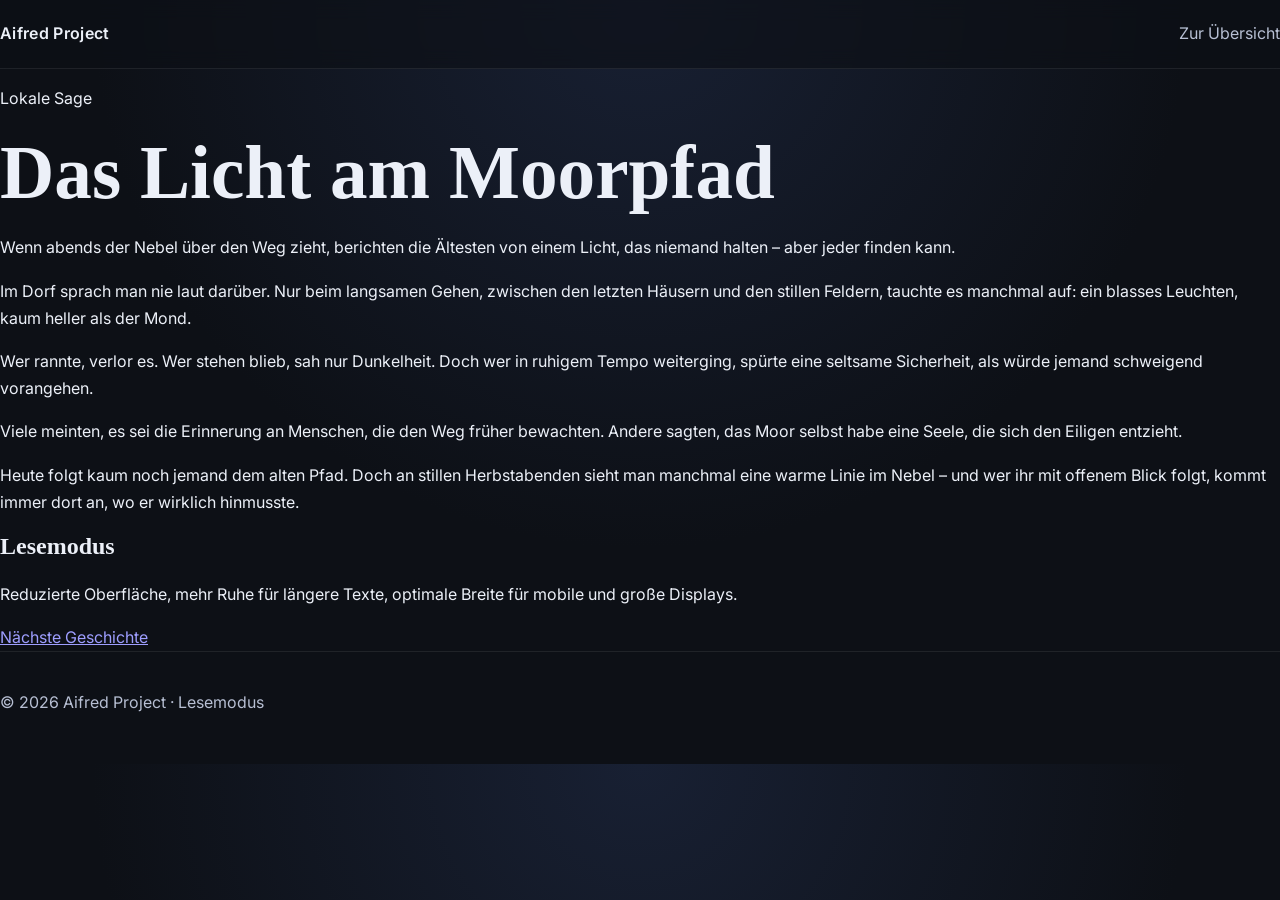
==== commit 667b88b6: "Merge branch 'main' into codex/create-minimalist-modern-story-website" ====
--- a/article.html
+++ b/article.html
@@ -3,34 +3,45 @@
   <head>
     <meta charset="UTF-8" />
     <meta name="viewport" content="width=device-width, initial-scale=1.0, viewport-fit=cover" />
-    <title>Artikel | Aifred Project</title>
+    <meta name="description" content="Artikelansicht im Lesemodus – Aifred Project" />
+    <title>Lesemodus | Aifred Project</title>
     <link rel="preconnect" href="https://fonts.googleapis.com" />
     <link rel="preconnect" href="https://fonts.gstatic.com" crossorigin />
-    <link href="https://fonts.googleapis.com/css2?family=Inter:wght@400;500;600;700&family=Cormorant+Garamond:wght@500;600;700&display=swap" rel="stylesheet" />
+    <link href="https://fonts.googleapis.com/css2?family=Inter:wght@400;500;600&family=Newsreader:opsz,wght@6..72,500;6..72,700&display=swap" rel="stylesheet" />
     <link rel="stylesheet" href="style.css" />
   </head>
-  <body class="page-enter reading-mode">
+  <body class="reading-mode">
     <header class="site-header">
       <nav class="nav shell" aria-label="Hauptnavigation">
         <a class="brand" href="index.html">Aifred Project</a>
-        <ul class="menu-list static-menu"><li><a href="stories.html">Zurück zur Übersicht</a></li></ul>
+        <ul class="menu-list static-menu">
+          <li><a href="stories.html">Zur Übersicht</a></li>
+        </ul>
       </nav>
     </header>
 
     <main class="shell article-layout">
-      <article class="article-page">
-        <p class="chip" id="meta">Dark Forest Legend · 7 Min Lesezeit · Mara Elsing</p>
-        <h1 id="title">Die Legende vom schwarzen Forstpfad</h1>
-        <p class="lead" id="lead">Wenn Nebel und Mondlicht sich berühren, öffnet sich tief im Wald ein Pfad, den man tagsüber vergeblich sucht.</p>
-        <div id="content"></div>
-        <div class="back-links">
-          <a href="stories.html">← Zurück zu stories.html</a>
-          <a href="index.html">Zurück zu index.html →</a>
-        </div>
+      <article class="article-page fade-up">
+        <p class="kicker">Lokale Sage</p>
+        <h1>Das Licht am Moorpfad</h1>
+        <p class="lead">Wenn abends der Nebel über den Weg zieht, berichten die Ältesten von einem Licht, das niemand halten – aber jeder finden kann.</p>
+
+        <p>Im Dorf sprach man nie laut darüber. Nur beim langsamen Gehen, zwischen den letzten Häusern und den stillen Feldern, tauchte es manchmal auf: ein blasses Leuchten, kaum heller als der Mond.</p>
+        <p>Wer rannte, verlor es. Wer stehen blieb, sah nur Dunkelheit. Doch wer in ruhigem Tempo weiterging, spürte eine seltsame Sicherheit, als würde jemand schweigend vorangehen.</p>
+        <p>Viele meinten, es sei die Erinnerung an Menschen, die den Weg früher bewachten. Andere sagten, das Moor selbst habe eine Seele, die sich den Eiligen entzieht.</p>
+        <p>Heute folgt kaum noch jemand dem alten Pfad. Doch an stillen Herbstabenden sieht man manchmal eine warme Linie im Nebel – und wer ihr mit offenem Blick folgt, kommt immer dort an, wo er wirklich hinmusste.</p>
       </article>
+
+      <aside class="article-side slide-up">
+        <h2>Lesemodus</h2>
+        <p>Reduzierte Oberfläche, mehr Ruhe für längere Texte, optimale Breite für mobile und große Displays.</p>
+        <a class="btn" href="stories.html">Nächste Geschichte</a>
+      </aside>
     </main>
 
-    <footer class="site-footer compact-footer"><p>© <span id="year"></span> Aifred Project</p></footer>
+    <footer class="site-footer compact-footer">
+      <p>© <span id="year"></span> Aifred Project · Lesemodus</p>
+    </footer>
     <script src="script.js"></script>
   </body>
 </html>
--- a/style.css
+++ b/style.css
@@ -1,67 +1,245 @@
 :root {
   color-scheme: dark;
-  --bg:#090c12;
-  --surface:#121928;
-  --surface-2:#172033;
-  --text:#ecf1ff;
-  --muted:#b5bed6;
-  --line:rgba(255,255,255,.12);
-  --accent:#9fb0ff;
-}
-*{box-sizing:border-box}
-html{scroll-behavior:smooth}
-body{margin:0;font-family:"Inter",sans-serif;background:radial-gradient(90rem 40rem at 10% -15%,#253354 0%,var(--bg) 50%);color:var(--text);line-height:1.75;transition:opacity .45s ease}
-body.page-enter{opacity:0;animation:fadeIn .6s ease forwards}
-@keyframes fadeIn{to{opacity:1}}
-.shell{width:min(1120px,92vw);margin-inline:auto}
-.site-header{position:sticky;top:0;background:rgba(9,12,18,.75);backdrop-filter:blur(10px);border-bottom:1px solid var(--line);z-index:30}
-.nav{display:flex;align-items:center;justify-content:space-between;min-height:4.25rem;gap:1rem;position:relative}
-.brand{color:var(--text);text-decoration:none;font-weight:600}
-.menu-list{display:flex;list-style:none;gap:1rem;margin:0;padding:0}
-.menu-list a{color:var(--muted);text-decoration:none}.menu-list a:hover{color:var(--text)}
-.menu-toggle{display:none}
-
-h1,h2,h3{font-family:"Cormorant Garamond",serif;line-height:1.15;margin:.2rem 0 .7rem}
-h1{font-size:clamp(2.2rem,6vw,4.8rem)} h2{font-size:clamp(1.6rem,4vw,2.4rem)}
-.lead{color:var(--muted);max-width:68ch}
-.section{padding:3.5rem 0}
-
-.hero-cinematic{padding:2rem 0 1rem;display:grid;gap:1.2rem}
-.hero-image{min-height:58vh;border-radius:1.2rem;background:linear-gradient(150deg,rgba(9,12,18,.2),rgba(9,12,18,.85)),url('https://images.unsplash.com/photo-1448375240586-882707db888b?auto=format&fit=crop&w=1800&q=80') center/cover;border:1px solid var(--line)}
-.hero-content p{color:var(--muted);max-width:65ch}
-.kicker{color:var(--accent);text-transform:uppercase;letter-spacing:.16em;font-size:.78rem}
-.btn{display:inline-block;color:var(--text);text-decoration:none;border:1px solid rgba(159,176,255,.4);background:rgba(159,176,255,.16);padding:.7rem 1rem;border-radius:999px;transition:transform .25s ease, background .25s ease}
-.btn:hover{transform:translateY(-2px);background:rgba(159,176,255,.28)}
-
-.divider{height:1px;background:linear-gradient(90deg,transparent,rgba(255,255,255,.25),transparent);margin:1.4rem auto}
-
-.card-grid{display:grid;grid-template-columns:repeat(3,minmax(0,1fr));gap:1rem}
-.story-card,.featured-card{background:linear-gradient(180deg,var(--surface-2),var(--surface));border:1px solid var(--line);border-radius:1rem;overflow:hidden;transition:transform .28s ease, box-shadow .28s ease}
-.story-card:hover,.featured-card:hover{transform:translateY(-4px);box-shadow:0 16px 40px rgba(0,0,0,.35)}
-.thumb{display:block;width:100%;height:170px;object-fit:cover}
-.story-card{padding:0 0 1rem}.story-card h3,.story-card p,.story-card a,.story-card .chip{padding:0 1rem}
-.featured-card{display:grid;grid-template-columns:1.2fr 1fr}.featured-card img{width:100%;height:100%;min-height:240px;object-fit:cover}.featured-card div{padding:1.2rem}
-.chip{color:var(--accent);font-size:.83rem}
-.page-link,.featured-card a{color:var(--text);text-decoration:none;font-weight:600}
-
-.author-section{padding:2rem 0 0;color:var(--muted)}
-.site-footer{border-top:1px solid var(--line);margin-top:2rem;padding:1.3rem 0;color:var(--muted)}
-.compact-footer{text-align:center}
-
-.article-layout{padding:3rem 0 4rem}
-.article-page{max-width:760px;margin:0 auto;padding:clamp(1.1rem,3vw,2rem);background:linear-gradient(180deg,#0f1624,#111a2a);border:1px solid var(--line);border-radius:1rem}
-.article-page p{margin:0 0 1rem}
-
-@media (max-width:900px){.card-grid{grid-template-columns:1fr 1fr}.featured-card{grid-template-columns:1fr}}
-@media (max-width:760px){
-  .menu-toggle{display:inline-flex;border:1px solid var(--line);background:transparent;color:var(--text);border-radius:999px;padding:.42rem .82rem}
-  .menu-list{position:absolute;right:0;top:4rem;flex-direction:column;width:min(18rem,92vw);background:rgba(16,22,35,.98);padding:.8rem;border:1px solid var(--line);border-radius:.8rem;opacity:0;pointer-events:none;transform:translateY(-4px);transition:.2s}
-  .menu-list.open{opacity:1;pointer-events:auto;transform:translateY(0)}
-  .static-menu{position:static;opacity:1;pointer-events:auto;transform:none;width:auto;border:0;padding:0;background:transparent}
-  .card-grid{grid-template-columns:1fr}
-  .hero-image{min-height:46vh}
-}
-
-.back-links{display:flex;justify-content:space-between;gap:1rem;flex-wrap:wrap;margin-top:1.4rem;padding-top:1rem;border-top:1px solid var(--line)}
-.back-links a{color:var(--muted);text-decoration:none}
-.back-links a:hover{color:var(--text)}
+  --bg: #0d1016;
+  --surface: #151b25;
+  --surface-soft: #1b2230;
+  --text: #ecf0f8;
+  --muted: #b7bfd3;
+  --accent: #8f9fff;
+  --accent-soft: rgba(143, 159, 255, 0.2);
+  --border: rgba(255, 255, 255, 0.08);
+  --shadow: 0 12px 36px rgba(0, 0, 0, 0.35);
+}
+
+* {
+  box-sizing: border-box;
+}
+
+html,
+body {
+  margin: 0;
+  padding: 0;
+}
+
+body {
+  font-family: "Inter", -apple-system, BlinkMacSystemFont, "Segoe UI", sans-serif;
+  background: radial-gradient(circle at top, #182033 0%, var(--bg) 55%);
+  color: var(--text);
+  line-height: 1.7;
+}
+
+.container {
+  width: min(1120px, 92vw);
+  margin-inline: auto;
+}
+
+.site-header {
+  position: sticky;
+  top: 0;
+  backdrop-filter: blur(10px);
+  background: rgba(13, 16, 22, 0.65);
+  border-bottom: 1px solid var(--border);
+  z-index: 30;
+}
+
+.nav {
+  display: flex;
+  align-items: center;
+  justify-content: space-between;
+  min-height: 4.25rem;
+}
+
+.brand {
+  color: var(--text);
+  text-decoration: none;
+  font-weight: 600;
+  letter-spacing: 0.02em;
+}
+
+.menu-list {
+  list-style: none;
+  display: flex;
+  gap: 1.2rem;
+  margin: 0;
+  padding: 0;
+}
+
+.menu-list a {
+  color: var(--muted);
+  text-decoration: none;
+  transition: color 0.2s ease;
+}
+
+.menu-list a:hover,
+.menu-list a:focus-visible {
+  color: var(--text);
+}
+
+.menu-toggle {
+  display: none;
+  border: 1px solid var(--border);
+  background: var(--surface);
+  color: var(--text);
+  border-radius: 999px;
+  padding: 0.45rem 0.9rem;
+}
+
+.hero {
+  position: relative;
+  min-height: 66vh;
+  display: grid;
+  place-items: center;
+  overflow: hidden;
+}
+
+.hero-overlay {
+  position: absolute;
+  inset: 0;
+  background: linear-gradient(120deg, rgba(143, 159, 255, 0.12), rgba(19, 23, 33, 0.8));
+  pointer-events: none;
+}
+
+.hero-content {
+  position: relative;
+  text-align: center;
+  padding: 4rem 0;
+}
+
+.eyebrow {
+  color: var(--muted);
+  text-transform: uppercase;
+  letter-spacing: 0.12em;
+  font-size: 0.78rem;
+  margin-bottom: 0.4rem;
+}
+
+h1,
+h2,
+h3 {
+  font-family: "Playfair Display", Georgia, serif;
+  line-height: 1.2;
+  margin-top: 0;
+}
+
+h1 {
+  font-size: clamp(2.4rem, 7vw, 4.7rem);
+  margin-bottom: 0.8rem;
+}
+
+.subtitle {
+  margin: 0 auto 1.6rem;
+  color: var(--muted);
+  max-width: 62ch;
+}
+
+.hero-link {
+  display: inline-block;
+  color: var(--text);
+  text-decoration: none;
+  background: var(--accent-soft);
+  border: 1px solid rgba(143, 159, 255, 0.35);
+  padding: 0.7rem 1.2rem;
+  border-radius: 999px;
+}
+
+.articles {
+  padding: 2rem 0 4rem;
+}
+
+.section-head h2 {
+  font-size: clamp(1.7rem, 4vw, 2.5rem);
+  margin-bottom: 0.4rem;
+}
+
+.section-head p {
+  color: var(--muted);
+  margin-top: 0;
+}
+
+.card-grid {
+  display: grid;
+  grid-template-columns: repeat(3, minmax(0, 1fr));
+  gap: 1.1rem;
+}
+
+.story-card {
+  background: linear-gradient(180deg, var(--surface), var(--surface-soft));
+  border: 1px solid var(--border);
+  border-radius: 1rem;
+  padding: 1.25rem;
+  box-shadow: var(--shadow);
+}
+
+.tag {
+  display: inline-block;
+  color: var(--accent);
+  font-size: 0.82rem;
+  margin-bottom: 0.6rem;
+}
+
+.story-card p {
+  color: var(--muted);
+}
+
+.story-card a {
+  color: var(--text);
+  text-decoration: none;
+  font-weight: 500;
+}
+
+.site-footer {
+  border-top: 1px solid var(--border);
+  padding: 1.3rem 0 2rem;
+  color: var(--muted);
+}
+
+.footer-content {
+  display: flex;
+  justify-content: space-between;
+  gap: 1rem;
+  flex-wrap: wrap;
+}
+
+@media (max-width: 920px) {
+  .card-grid {
+    grid-template-columns: repeat(2, minmax(0, 1fr));
+  }
+}
+
+@media (max-width: 760px) {
+  .menu-toggle {
+    display: inline-flex;
+    align-items: center;
+  }
+
+  .menu-list {
+    position: absolute;
+    right: 4vw;
+    top: 4.1rem;
+    width: min(15rem, 86vw);
+    flex-direction: column;
+    padding: 0.8rem;
+    border-radius: 0.85rem;
+    border: 1px solid var(--border);
+    background: rgba(21, 27, 37, 0.98);
+    transform-origin: top right;
+    transform: scale(0.98);
+    opacity: 0;
+    visibility: hidden;
+    transition: 0.18s ease;
+  }
+
+  .menu-list.open {
+    transform: scale(1);
+    opacity: 1;
+    visibility: visible;
+  }
+
+  .card-grid {
+    grid-template-columns: 1fr;
+  }
+
+  .hero {
+    min-height: 60vh;
+  }
+}
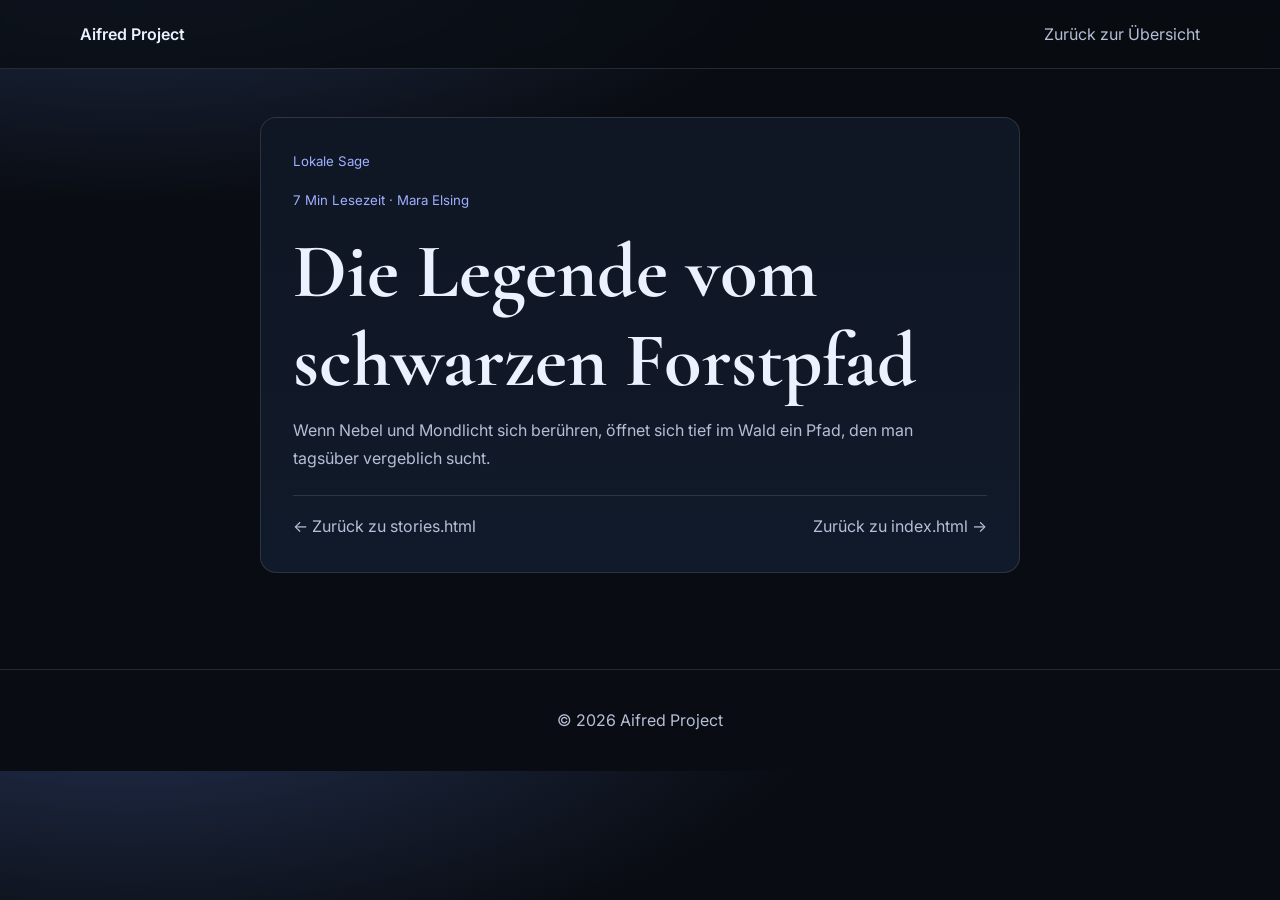
==== commit 959dfd65: "Fix Weiterlesen links to id-based article pages and render story content" ====
--- a/article.html
+++ b/article.html
@@ -3,45 +3,35 @@
   <head>
     <meta charset="UTF-8" />
     <meta name="viewport" content="width=device-width, initial-scale=1.0, viewport-fit=cover" />
-    <meta name="description" content="Artikelansicht im Lesemodus – Aifred Project" />
-    <title>Lesemodus | Aifred Project</title>
+    <title>Artikel | Aifred Project</title>
     <link rel="preconnect" href="https://fonts.googleapis.com" />
     <link rel="preconnect" href="https://fonts.gstatic.com" crossorigin />
-    <link href="https://fonts.googleapis.com/css2?family=Inter:wght@400;500;600&family=Newsreader:opsz,wght@6..72,500;6..72,700&display=swap" rel="stylesheet" />
+    <link href="https://fonts.googleapis.com/css2?family=Inter:wght@400;500;600;700&family=Cormorant+Garamond:wght@500;600;700&display=swap" rel="stylesheet" />
     <link rel="stylesheet" href="style.css" />
   </head>
-  <body class="reading-mode">
+  <body class="page-enter reading-mode">
     <header class="site-header">
       <nav class="nav shell" aria-label="Hauptnavigation">
         <a class="brand" href="index.html">Aifred Project</a>
-        <ul class="menu-list static-menu">
-          <li><a href="stories.html">Zur Übersicht</a></li>
-        </ul>
+        <ul class="menu-list static-menu"><li><a href="stories.html">Zurück zur Übersicht</a></li></ul>
       </nav>
     </header>
 
     <main class="shell article-layout">
-      <article class="article-page fade-up">
-        <p class="kicker">Lokale Sage</p>
-        <h1>Das Licht am Moorpfad</h1>
-        <p class="lead">Wenn abends der Nebel über den Weg zieht, berichten die Ältesten von einem Licht, das niemand halten – aber jeder finden kann.</p>
-
-        <p>Im Dorf sprach man nie laut darüber. Nur beim langsamen Gehen, zwischen den letzten Häusern und den stillen Feldern, tauchte es manchmal auf: ein blasses Leuchten, kaum heller als der Mond.</p>
-        <p>Wer rannte, verlor es. Wer stehen blieb, sah nur Dunkelheit. Doch wer in ruhigem Tempo weiterging, spürte eine seltsame Sicherheit, als würde jemand schweigend vorangehen.</p>
-        <p>Viele meinten, es sei die Erinnerung an Menschen, die den Weg früher bewachten. Andere sagten, das Moor selbst habe eine Seele, die sich den Eiligen entzieht.</p>
-        <p>Heute folgt kaum noch jemand dem alten Pfad. Doch an stillen Herbstabenden sieht man manchmal eine warme Linie im Nebel – und wer ihr mit offenem Blick folgt, kommt immer dort an, wo er wirklich hinmusste.</p>
+      <article class="article-page">
+        <p class="chip" id="category">Lokale Sage</p>
+        <p class="chip" id="meta">7 Min Lesezeit · Mara Elsing</p>
+        <h1 id="title">Die Legende vom schwarzen Forstpfad</h1>
+        <p class="lead" id="lead">Wenn Nebel und Mondlicht sich berühren, öffnet sich tief im Wald ein Pfad, den man tagsüber vergeblich sucht.</p>
+        <div id="content"></div>
+        <div class="back-links">
+          <a href="stories.html">← Zurück zu stories.html</a>
+          <a href="index.html">Zurück zu index.html →</a>
+        </div>
       </article>
-
-      <aside class="article-side slide-up">
-        <h2>Lesemodus</h2>
-        <p>Reduzierte Oberfläche, mehr Ruhe für längere Texte, optimale Breite für mobile und große Displays.</p>
-        <a class="btn" href="stories.html">Nächste Geschichte</a>
-      </aside>
     </main>
 
-    <footer class="site-footer compact-footer">
-      <p>© <span id="year"></span> Aifred Project · Lesemodus</p>
-    </footer>
+    <footer class="site-footer compact-footer"><p>© <span id="year"></span> Aifred Project</p></footer>
     <script src="script.js"></script>
   </body>
 </html>
--- a/style.css
+++ b/style.css
@@ -1,245 +1,67 @@
 :root {
   color-scheme: dark;
-  --bg: #0d1016;
-  --surface: #151b25;
-  --surface-soft: #1b2230;
-  --text: #ecf0f8;
-  --muted: #b7bfd3;
-  --accent: #8f9fff;
-  --accent-soft: rgba(143, 159, 255, 0.2);
-  --border: rgba(255, 255, 255, 0.08);
-  --shadow: 0 12px 36px rgba(0, 0, 0, 0.35);
+  --bg:#090c12;
+  --surface:#121928;
+  --surface-2:#172033;
+  --text:#ecf1ff;
+  --muted:#b5bed6;
+  --line:rgba(255,255,255,.12);
+  --accent:#9fb0ff;
+}
+*{box-sizing:border-box}
+html{scroll-behavior:smooth}
+body{margin:0;font-family:"Inter",sans-serif;background:radial-gradient(90rem 40rem at 10% -15%,#253354 0%,var(--bg) 50%);color:var(--text);line-height:1.75;transition:opacity .45s ease}
+body.page-enter{opacity:0;animation:fadeIn .6s ease forwards}
+@keyframes fadeIn{to{opacity:1}}
+.shell{width:min(1120px,92vw);margin-inline:auto}
+.site-header{position:sticky;top:0;background:rgba(9,12,18,.75);backdrop-filter:blur(10px);border-bottom:1px solid var(--line);z-index:30}
+.nav{display:flex;align-items:center;justify-content:space-between;min-height:4.25rem;gap:1rem;position:relative}
+.brand{color:var(--text);text-decoration:none;font-weight:600}
+.menu-list{display:flex;list-style:none;gap:1rem;margin:0;padding:0}
+.menu-list a{color:var(--muted);text-decoration:none}.menu-list a:hover{color:var(--text)}
+.menu-toggle{display:none}
+
+h1,h2,h3{font-family:"Cormorant Garamond",serif;line-height:1.15;margin:.2rem 0 .7rem}
+h1{font-size:clamp(2.2rem,6vw,4.8rem)} h2{font-size:clamp(1.6rem,4vw,2.4rem)}
+.lead{color:var(--muted);max-width:68ch}
+.section{padding:3.5rem 0}
+
+.hero-cinematic{padding:2rem 0 1rem;display:grid;gap:1.2rem}
+.hero-image{min-height:58vh;border-radius:1.2rem;background:linear-gradient(150deg,rgba(9,12,18,.2),rgba(9,12,18,.85)),url('https://images.unsplash.com/photo-1448375240586-882707db888b?auto=format&fit=crop&w=1800&q=80') center/cover;border:1px solid var(--line)}
+.hero-content p{color:var(--muted);max-width:65ch}
+.kicker{color:var(--accent);text-transform:uppercase;letter-spacing:.16em;font-size:.78rem}
+.btn{display:inline-block;color:var(--text);text-decoration:none;border:1px solid rgba(159,176,255,.4);background:rgba(159,176,255,.16);padding:.7rem 1rem;border-radius:999px;transition:transform .25s ease, background .25s ease}
+.btn:hover{transform:translateY(-2px);background:rgba(159,176,255,.28)}
+
+.divider{height:1px;background:linear-gradient(90deg,transparent,rgba(255,255,255,.25),transparent);margin:1.4rem auto}
+
+.card-grid{display:grid;grid-template-columns:repeat(3,minmax(0,1fr));gap:1rem}
+.story-card,.featured-card{background:linear-gradient(180deg,var(--surface-2),var(--surface));border:1px solid var(--line);border-radius:1rem;overflow:hidden;transition:transform .28s ease, box-shadow .28s ease}
+.story-card:hover,.featured-card:hover{transform:translateY(-4px);box-shadow:0 16px 40px rgba(0,0,0,.35)}
+.thumb{display:block;width:100%;height:170px;object-fit:cover}
+.story-card{padding:0 0 1rem}.story-card h3,.story-card p,.story-card a,.story-card .chip{padding:0 1rem}
+.featured-card{display:grid;grid-template-columns:1.2fr 1fr}.featured-card img{width:100%;height:100%;min-height:240px;object-fit:cover}.featured-card div{padding:1.2rem}
+.chip{color:var(--accent);font-size:.83rem}
+.page-link,.featured-card a{color:var(--text);text-decoration:none;font-weight:600}
+
+.author-section{padding:2rem 0 0;color:var(--muted)}
+.site-footer{border-top:1px solid var(--line);margin-top:2rem;padding:1.3rem 0;color:var(--muted)}
+.compact-footer{text-align:center}
+
+.article-layout{padding:3rem 0 4rem}
+.article-page{max-width:760px;margin:0 auto;padding:clamp(1.1rem,3vw,2rem);background:linear-gradient(180deg,#0f1624,#111a2a);border:1px solid var(--line);border-radius:1rem}
+.article-page p{margin:0 0 1rem}
+
+@media (max-width:900px){.card-grid{grid-template-columns:1fr 1fr}.featured-card{grid-template-columns:1fr}}
+@media (max-width:760px){
+  .menu-toggle{display:inline-flex;border:1px solid var(--line);background:transparent;color:var(--text);border-radius:999px;padding:.42rem .82rem}
+  .menu-list{position:absolute;right:0;top:4rem;flex-direction:column;width:min(18rem,92vw);background:rgba(16,22,35,.98);padding:.8rem;border:1px solid var(--line);border-radius:.8rem;opacity:0;pointer-events:none;transform:translateY(-4px);transition:.2s}
+  .menu-list.open{opacity:1;pointer-events:auto;transform:translateY(0)}
+  .static-menu{position:static;opacity:1;pointer-events:auto;transform:none;width:auto;border:0;padding:0;background:transparent}
+  .card-grid{grid-template-columns:1fr}
+  .hero-image{min-height:46vh}
 }
 
-* {
-  box-sizing: border-box;
-}
-
-html,
-body {
-  margin: 0;
-  padding: 0;
-}
-
-body {
-  font-family: "Inter", -apple-system, BlinkMacSystemFont, "Segoe UI", sans-serif;
-  background: radial-gradient(circle at top, #182033 0%, var(--bg) 55%);
-  color: var(--text);
-  line-height: 1.7;
-}
-
-.container {
-  width: min(1120px, 92vw);
-  margin-inline: auto;
-}
-
-.site-header {
-  position: sticky;
-  top: 0;
-  backdrop-filter: blur(10px);
-  background: rgba(13, 16, 22, 0.65);
-  border-bottom: 1px solid var(--border);
-  z-index: 30;
-}
-
-.nav {
-  display: flex;
-  align-items: center;
-  justify-content: space-between;
-  min-height: 4.25rem;
-}
-
-.brand {
-  color: var(--text);
-  text-decoration: none;
-  font-weight: 600;
-  letter-spacing: 0.02em;
-}
-
-.menu-list {
-  list-style: none;
-  display: flex;
-  gap: 1.2rem;
-  margin: 0;
-  padding: 0;
-}
-
-.menu-list a {
-  color: var(--muted);
-  text-decoration: none;
-  transition: color 0.2s ease;
-}
-
-.menu-list a:hover,
-.menu-list a:focus-visible {
-  color: var(--text);
-}
-
-.menu-toggle {
-  display: none;
-  border: 1px solid var(--border);
-  background: var(--surface);
-  color: var(--text);
-  border-radius: 999px;
-  padding: 0.45rem 0.9rem;
-}
-
-.hero {
-  position: relative;
-  min-height: 66vh;
-  display: grid;
-  place-items: center;
-  overflow: hidden;
-}
-
-.hero-overlay {
-  position: absolute;
-  inset: 0;
-  background: linear-gradient(120deg, rgba(143, 159, 255, 0.12), rgba(19, 23, 33, 0.8));
-  pointer-events: none;
-}
-
-.hero-content {
-  position: relative;
-  text-align: center;
-  padding: 4rem 0;
-}
-
-.eyebrow {
-  color: var(--muted);
-  text-transform: uppercase;
-  letter-spacing: 0.12em;
-  font-size: 0.78rem;
-  margin-bottom: 0.4rem;
-}
-
-h1,
-h2,
-h3 {
-  font-family: "Playfair Display", Georgia, serif;
-  line-height: 1.2;
-  margin-top: 0;
-}
-
-h1 {
-  font-size: clamp(2.4rem, 7vw, 4.7rem);
-  margin-bottom: 0.8rem;
-}
-
-.subtitle {
-  margin: 0 auto 1.6rem;
-  color: var(--muted);
-  max-width: 62ch;
-}
-
-.hero-link {
-  display: inline-block;
-  color: var(--text);
-  text-decoration: none;
-  background: var(--accent-soft);
-  border: 1px solid rgba(143, 159, 255, 0.35);
-  padding: 0.7rem 1.2rem;
-  border-radius: 999px;
-}
-
-.articles {
-  padding: 2rem 0 4rem;
-}
-
-.section-head h2 {
-  font-size: clamp(1.7rem, 4vw, 2.5rem);
-  margin-bottom: 0.4rem;
-}
-
-.section-head p {
-  color: var(--muted);
-  margin-top: 0;
-}
-
-.card-grid {
-  display: grid;
-  grid-template-columns: repeat(3, minmax(0, 1fr));
-  gap: 1.1rem;
-}
-
-.story-card {
-  background: linear-gradient(180deg, var(--surface), var(--surface-soft));
-  border: 1px solid var(--border);
-  border-radius: 1rem;
-  padding: 1.25rem;
-  box-shadow: var(--shadow);
-}
-
-.tag {
-  display: inline-block;
-  color: var(--accent);
-  font-size: 0.82rem;
-  margin-bottom: 0.6rem;
-}
-
-.story-card p {
-  color: var(--muted);
-}
-
-.story-card a {
-  color: var(--text);
-  text-decoration: none;
-  font-weight: 500;
-}
-
-.site-footer {
-  border-top: 1px solid var(--border);
-  padding: 1.3rem 0 2rem;
-  color: var(--muted);
-}
-
-.footer-content {
-  display: flex;
-  justify-content: space-between;
-  gap: 1rem;
-  flex-wrap: wrap;
-}
-
-@media (max-width: 920px) {
-  .card-grid {
-    grid-template-columns: repeat(2, minmax(0, 1fr));
-  }
-}
-
-@media (max-width: 760px) {
-  .menu-toggle {
-    display: inline-flex;
-    align-items: center;
-  }
-
-  .menu-list {
-    position: absolute;
-    right: 4vw;
-    top: 4.1rem;
-    width: min(15rem, 86vw);
-    flex-direction: column;
-    padding: 0.8rem;
-    border-radius: 0.85rem;
-    border: 1px solid var(--border);
-    background: rgba(21, 27, 37, 0.98);
-    transform-origin: top right;
-    transform: scale(0.98);
-    opacity: 0;
-    visibility: hidden;
-    transition: 0.18s ease;
-  }
-
-  .menu-list.open {
-    transform: scale(1);
-    opacity: 1;
-    visibility: visible;
-  }
-
-  .card-grid {
-    grid-template-columns: 1fr;
-  }
-
-  .hero {
-    min-height: 60vh;
-  }
-}
+.back-links{display:flex;justify-content:space-between;gap:1rem;flex-wrap:wrap;margin-top:1.4rem;padding-top:1rem;border-top:1px solid var(--line)}
+.back-links a{color:var(--muted);text-decoration:none}
+.back-links a:hover{color:var(--text)}
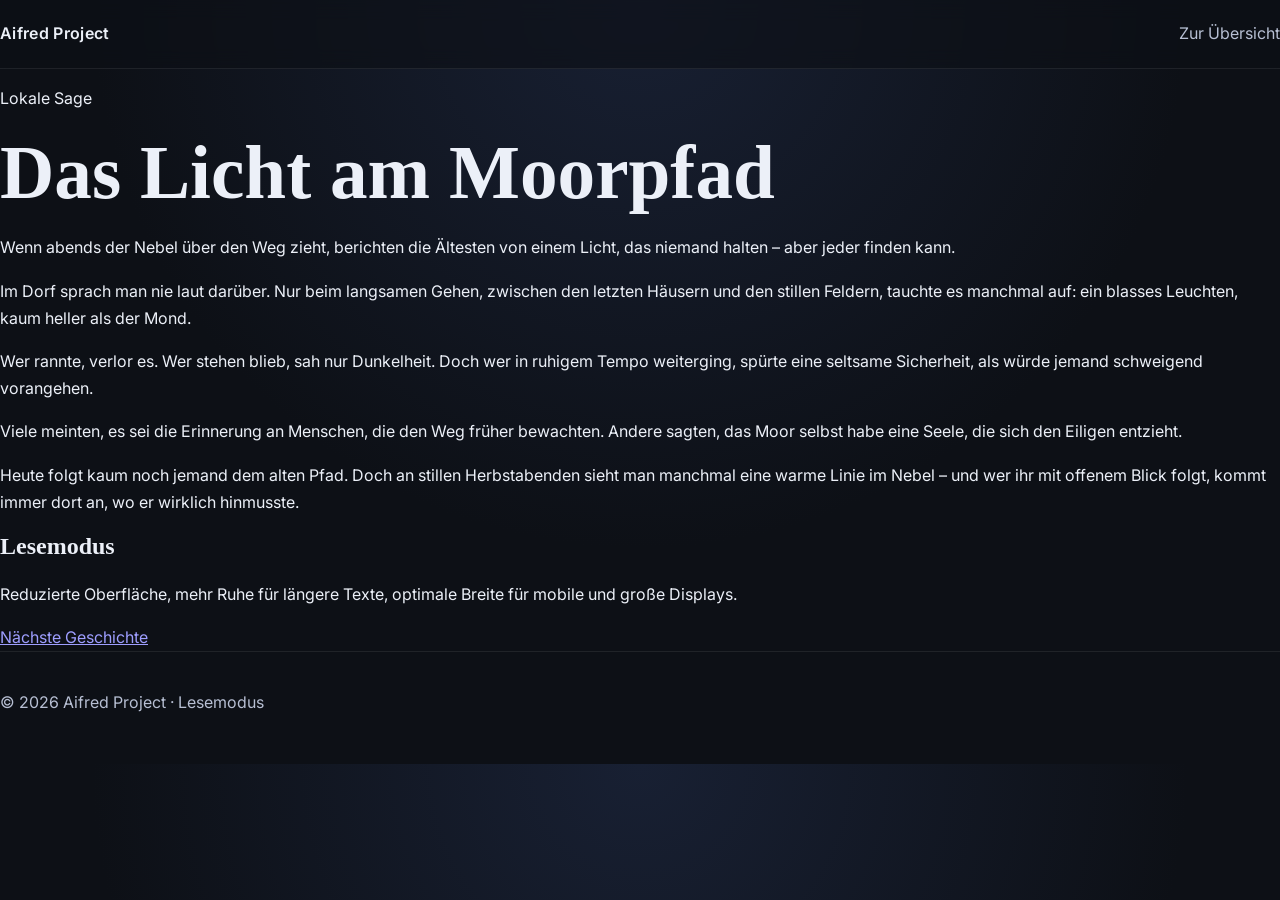
==== commit 82e72709: "Merge branch 'main' into codex/create-minimalist-modern-story-website" ====
--- a/article.html
+++ b/article.html
@@ -3,35 +3,45 @@
   <head>
     <meta charset="UTF-8" />
     <meta name="viewport" content="width=device-width, initial-scale=1.0, viewport-fit=cover" />
-    <title>Artikel | Aifred Project</title>
+    <meta name="description" content="Artikelansicht im Lesemodus – Aifred Project" />
+    <title>Lesemodus | Aifred Project</title>
     <link rel="preconnect" href="https://fonts.googleapis.com" />
     <link rel="preconnect" href="https://fonts.gstatic.com" crossorigin />
-    <link href="https://fonts.googleapis.com/css2?family=Inter:wght@400;500;600;700&family=Cormorant+Garamond:wght@500;600;700&display=swap" rel="stylesheet" />
+    <link href="https://fonts.googleapis.com/css2?family=Inter:wght@400;500;600&family=Newsreader:opsz,wght@6..72,500;6..72,700&display=swap" rel="stylesheet" />
     <link rel="stylesheet" href="style.css" />
   </head>
-  <body class="page-enter reading-mode">
+  <body class="reading-mode">
     <header class="site-header">
       <nav class="nav shell" aria-label="Hauptnavigation">
         <a class="brand" href="index.html">Aifred Project</a>
-        <ul class="menu-list static-menu"><li><a href="stories.html">Zurück zur Übersicht</a></li></ul>
+        <ul class="menu-list static-menu">
+          <li><a href="stories.html">Zur Übersicht</a></li>
+        </ul>
       </nav>
     </header>
 
     <main class="shell article-layout">
-      <article class="article-page">
-        <p class="chip" id="category">Lokale Sage</p>
-        <p class="chip" id="meta">7 Min Lesezeit · Mara Elsing</p>
-        <h1 id="title">Die Legende vom schwarzen Forstpfad</h1>
-        <p class="lead" id="lead">Wenn Nebel und Mondlicht sich berühren, öffnet sich tief im Wald ein Pfad, den man tagsüber vergeblich sucht.</p>
-        <div id="content"></div>
-        <div class="back-links">
-          <a href="stories.html">← Zurück zu stories.html</a>
-          <a href="index.html">Zurück zu index.html →</a>
-        </div>
+      <article class="article-page fade-up">
+        <p class="kicker">Lokale Sage</p>
+        <h1>Das Licht am Moorpfad</h1>
+        <p class="lead">Wenn abends der Nebel über den Weg zieht, berichten die Ältesten von einem Licht, das niemand halten – aber jeder finden kann.</p>
+
+        <p>Im Dorf sprach man nie laut darüber. Nur beim langsamen Gehen, zwischen den letzten Häusern und den stillen Feldern, tauchte es manchmal auf: ein blasses Leuchten, kaum heller als der Mond.</p>
+        <p>Wer rannte, verlor es. Wer stehen blieb, sah nur Dunkelheit. Doch wer in ruhigem Tempo weiterging, spürte eine seltsame Sicherheit, als würde jemand schweigend vorangehen.</p>
+        <p>Viele meinten, es sei die Erinnerung an Menschen, die den Weg früher bewachten. Andere sagten, das Moor selbst habe eine Seele, die sich den Eiligen entzieht.</p>
+        <p>Heute folgt kaum noch jemand dem alten Pfad. Doch an stillen Herbstabenden sieht man manchmal eine warme Linie im Nebel – und wer ihr mit offenem Blick folgt, kommt immer dort an, wo er wirklich hinmusste.</p>
       </article>
+
+      <aside class="article-side slide-up">
+        <h2>Lesemodus</h2>
+        <p>Reduzierte Oberfläche, mehr Ruhe für längere Texte, optimale Breite für mobile und große Displays.</p>
+        <a class="btn" href="stories.html">Nächste Geschichte</a>
+      </aside>
     </main>
 
-    <footer class="site-footer compact-footer"><p>© <span id="year"></span> Aifred Project</p></footer>
+    <footer class="site-footer compact-footer">
+      <p>© <span id="year"></span> Aifred Project · Lesemodus</p>
+    </footer>
     <script src="script.js"></script>
   </body>
 </html>
--- a/style.css
+++ b/style.css
@@ -1,67 +1,245 @@
 :root {
   color-scheme: dark;
-  --bg:#090c12;
-  --surface:#121928;
-  --surface-2:#172033;
-  --text:#ecf1ff;
-  --muted:#b5bed6;
-  --line:rgba(255,255,255,.12);
-  --accent:#9fb0ff;
-}
-*{box-sizing:border-box}
-html{scroll-behavior:smooth}
-body{margin:0;font-family:"Inter",sans-serif;background:radial-gradient(90rem 40rem at 10% -15%,#253354 0%,var(--bg) 50%);color:var(--text);line-height:1.75;transition:opacity .45s ease}
-body.page-enter{opacity:0;animation:fadeIn .6s ease forwards}
-@keyframes fadeIn{to{opacity:1}}
-.shell{width:min(1120px,92vw);margin-inline:auto}
-.site-header{position:sticky;top:0;background:rgba(9,12,18,.75);backdrop-filter:blur(10px);border-bottom:1px solid var(--line);z-index:30}
-.nav{display:flex;align-items:center;justify-content:space-between;min-height:4.25rem;gap:1rem;position:relative}
-.brand{color:var(--text);text-decoration:none;font-weight:600}
-.menu-list{display:flex;list-style:none;gap:1rem;margin:0;padding:0}
-.menu-list a{color:var(--muted);text-decoration:none}.menu-list a:hover{color:var(--text)}
-.menu-toggle{display:none}
-
-h1,h2,h3{font-family:"Cormorant Garamond",serif;line-height:1.15;margin:.2rem 0 .7rem}
-h1{font-size:clamp(2.2rem,6vw,4.8rem)} h2{font-size:clamp(1.6rem,4vw,2.4rem)}
-.lead{color:var(--muted);max-width:68ch}
-.section{padding:3.5rem 0}
-
-.hero-cinematic{padding:2rem 0 1rem;display:grid;gap:1.2rem}
-.hero-image{min-height:58vh;border-radius:1.2rem;background:linear-gradient(150deg,rgba(9,12,18,.2),rgba(9,12,18,.85)),url('https://images.unsplash.com/photo-1448375240586-882707db888b?auto=format&fit=crop&w=1800&q=80') center/cover;border:1px solid var(--line)}
-.hero-content p{color:var(--muted);max-width:65ch}
-.kicker{color:var(--accent);text-transform:uppercase;letter-spacing:.16em;font-size:.78rem}
-.btn{display:inline-block;color:var(--text);text-decoration:none;border:1px solid rgba(159,176,255,.4);background:rgba(159,176,255,.16);padding:.7rem 1rem;border-radius:999px;transition:transform .25s ease, background .25s ease}
-.btn:hover{transform:translateY(-2px);background:rgba(159,176,255,.28)}
-
-.divider{height:1px;background:linear-gradient(90deg,transparent,rgba(255,255,255,.25),transparent);margin:1.4rem auto}
-
-.card-grid{display:grid;grid-template-columns:repeat(3,minmax(0,1fr));gap:1rem}
-.story-card,.featured-card{background:linear-gradient(180deg,var(--surface-2),var(--surface));border:1px solid var(--line);border-radius:1rem;overflow:hidden;transition:transform .28s ease, box-shadow .28s ease}
-.story-card:hover,.featured-card:hover{transform:translateY(-4px);box-shadow:0 16px 40px rgba(0,0,0,.35)}
-.thumb{display:block;width:100%;height:170px;object-fit:cover}
-.story-card{padding:0 0 1rem}.story-card h3,.story-card p,.story-card a,.story-card .chip{padding:0 1rem}
-.featured-card{display:grid;grid-template-columns:1.2fr 1fr}.featured-card img{width:100%;height:100%;min-height:240px;object-fit:cover}.featured-card div{padding:1.2rem}
-.chip{color:var(--accent);font-size:.83rem}
-.page-link,.featured-card a{color:var(--text);text-decoration:none;font-weight:600}
-
-.author-section{padding:2rem 0 0;color:var(--muted)}
-.site-footer{border-top:1px solid var(--line);margin-top:2rem;padding:1.3rem 0;color:var(--muted)}
-.compact-footer{text-align:center}
-
-.article-layout{padding:3rem 0 4rem}
-.article-page{max-width:760px;margin:0 auto;padding:clamp(1.1rem,3vw,2rem);background:linear-gradient(180deg,#0f1624,#111a2a);border:1px solid var(--line);border-radius:1rem}
-.article-page p{margin:0 0 1rem}
-
-@media (max-width:900px){.card-grid{grid-template-columns:1fr 1fr}.featured-card{grid-template-columns:1fr}}
-@media (max-width:760px){
-  .menu-toggle{display:inline-flex;border:1px solid var(--line);background:transparent;color:var(--text);border-radius:999px;padding:.42rem .82rem}
-  .menu-list{position:absolute;right:0;top:4rem;flex-direction:column;width:min(18rem,92vw);background:rgba(16,22,35,.98);padding:.8rem;border:1px solid var(--line);border-radius:.8rem;opacity:0;pointer-events:none;transform:translateY(-4px);transition:.2s}
-  .menu-list.open{opacity:1;pointer-events:auto;transform:translateY(0)}
-  .static-menu{position:static;opacity:1;pointer-events:auto;transform:none;width:auto;border:0;padding:0;background:transparent}
-  .card-grid{grid-template-columns:1fr}
-  .hero-image{min-height:46vh}
-}
-
-.back-links{display:flex;justify-content:space-between;gap:1rem;flex-wrap:wrap;margin-top:1.4rem;padding-top:1rem;border-top:1px solid var(--line)}
-.back-links a{color:var(--muted);text-decoration:none}
-.back-links a:hover{color:var(--text)}
+  --bg: #0d1016;
+  --surface: #151b25;
+  --surface-soft: #1b2230;
+  --text: #ecf0f8;
+  --muted: #b7bfd3;
+  --accent: #8f9fff;
+  --accent-soft: rgba(143, 159, 255, 0.2);
+  --border: rgba(255, 255, 255, 0.08);
+  --shadow: 0 12px 36px rgba(0, 0, 0, 0.35);
+}
+
+* {
+  box-sizing: border-box;
+}
+
+html,
+body {
+  margin: 0;
+  padding: 0;
+}
+
+body {
+  font-family: "Inter", -apple-system, BlinkMacSystemFont, "Segoe UI", sans-serif;
+  background: radial-gradient(circle at top, #182033 0%, var(--bg) 55%);
+  color: var(--text);
+  line-height: 1.7;
+}
+
+.container {
+  width: min(1120px, 92vw);
+  margin-inline: auto;
+}
+
+.site-header {
+  position: sticky;
+  top: 0;
+  backdrop-filter: blur(10px);
+  background: rgba(13, 16, 22, 0.65);
+  border-bottom: 1px solid var(--border);
+  z-index: 30;
+}
+
+.nav {
+  display: flex;
+  align-items: center;
+  justify-content: space-between;
+  min-height: 4.25rem;
+}
+
+.brand {
+  color: var(--text);
+  text-decoration: none;
+  font-weight: 600;
+  letter-spacing: 0.02em;
+}
+
+.menu-list {
+  list-style: none;
+  display: flex;
+  gap: 1.2rem;
+  margin: 0;
+  padding: 0;
+}
+
+.menu-list a {
+  color: var(--muted);
+  text-decoration: none;
+  transition: color 0.2s ease;
+}
+
+.menu-list a:hover,
+.menu-list a:focus-visible {
+  color: var(--text);
+}
+
+.menu-toggle {
+  display: none;
+  border: 1px solid var(--border);
+  background: var(--surface);
+  color: var(--text);
+  border-radius: 999px;
+  padding: 0.45rem 0.9rem;
+}
+
+.hero {
+  position: relative;
+  min-height: 66vh;
+  display: grid;
+  place-items: center;
+  overflow: hidden;
+}
+
+.hero-overlay {
+  position: absolute;
+  inset: 0;
+  background: linear-gradient(120deg, rgba(143, 159, 255, 0.12), rgba(19, 23, 33, 0.8));
+  pointer-events: none;
+}
+
+.hero-content {
+  position: relative;
+  text-align: center;
+  padding: 4rem 0;
+}
+
+.eyebrow {
+  color: var(--muted);
+  text-transform: uppercase;
+  letter-spacing: 0.12em;
+  font-size: 0.78rem;
+  margin-bottom: 0.4rem;
+}
+
+h1,
+h2,
+h3 {
+  font-family: "Playfair Display", Georgia, serif;
+  line-height: 1.2;
+  margin-top: 0;
+}
+
+h1 {
+  font-size: clamp(2.4rem, 7vw, 4.7rem);
+  margin-bottom: 0.8rem;
+}
+
+.subtitle {
+  margin: 0 auto 1.6rem;
+  color: var(--muted);
+  max-width: 62ch;
+}
+
+.hero-link {
+  display: inline-block;
+  color: var(--text);
+  text-decoration: none;
+  background: var(--accent-soft);
+  border: 1px solid rgba(143, 159, 255, 0.35);
+  padding: 0.7rem 1.2rem;
+  border-radius: 999px;
+}
+
+.articles {
+  padding: 2rem 0 4rem;
+}
+
+.section-head h2 {
+  font-size: clamp(1.7rem, 4vw, 2.5rem);
+  margin-bottom: 0.4rem;
+}
+
+.section-head p {
+  color: var(--muted);
+  margin-top: 0;
+}
+
+.card-grid {
+  display: grid;
+  grid-template-columns: repeat(3, minmax(0, 1fr));
+  gap: 1.1rem;
+}
+
+.story-card {
+  background: linear-gradient(180deg, var(--surface), var(--surface-soft));
+  border: 1px solid var(--border);
+  border-radius: 1rem;
+  padding: 1.25rem;
+  box-shadow: var(--shadow);
+}
+
+.tag {
+  display: inline-block;
+  color: var(--accent);
+  font-size: 0.82rem;
+  margin-bottom: 0.6rem;
+}
+
+.story-card p {
+  color: var(--muted);
+}
+
+.story-card a {
+  color: var(--text);
+  text-decoration: none;
+  font-weight: 500;
+}
+
+.site-footer {
+  border-top: 1px solid var(--border);
+  padding: 1.3rem 0 2rem;
+  color: var(--muted);
+}
+
+.footer-content {
+  display: flex;
+  justify-content: space-between;
+  gap: 1rem;
+  flex-wrap: wrap;
+}
+
+@media (max-width: 920px) {
+  .card-grid {
+    grid-template-columns: repeat(2, minmax(0, 1fr));
+  }
+}
+
+@media (max-width: 760px) {
+  .menu-toggle {
+    display: inline-flex;
+    align-items: center;
+  }
+
+  .menu-list {
+    position: absolute;
+    right: 4vw;
+    top: 4.1rem;
+    width: min(15rem, 86vw);
+    flex-direction: column;
+    padding: 0.8rem;
+    border-radius: 0.85rem;
+    border: 1px solid var(--border);
+    background: rgba(21, 27, 37, 0.98);
+    transform-origin: top right;
+    transform: scale(0.98);
+    opacity: 0;
+    visibility: hidden;
+    transition: 0.18s ease;
+  }
+
+  .menu-list.open {
+    transform: scale(1);
+    opacity: 1;
+    visibility: visible;
+  }
+
+  .card-grid {
+    grid-template-columns: 1fr;
+  }
+
+  .hero {
+    min-height: 60vh;
+  }
+}
